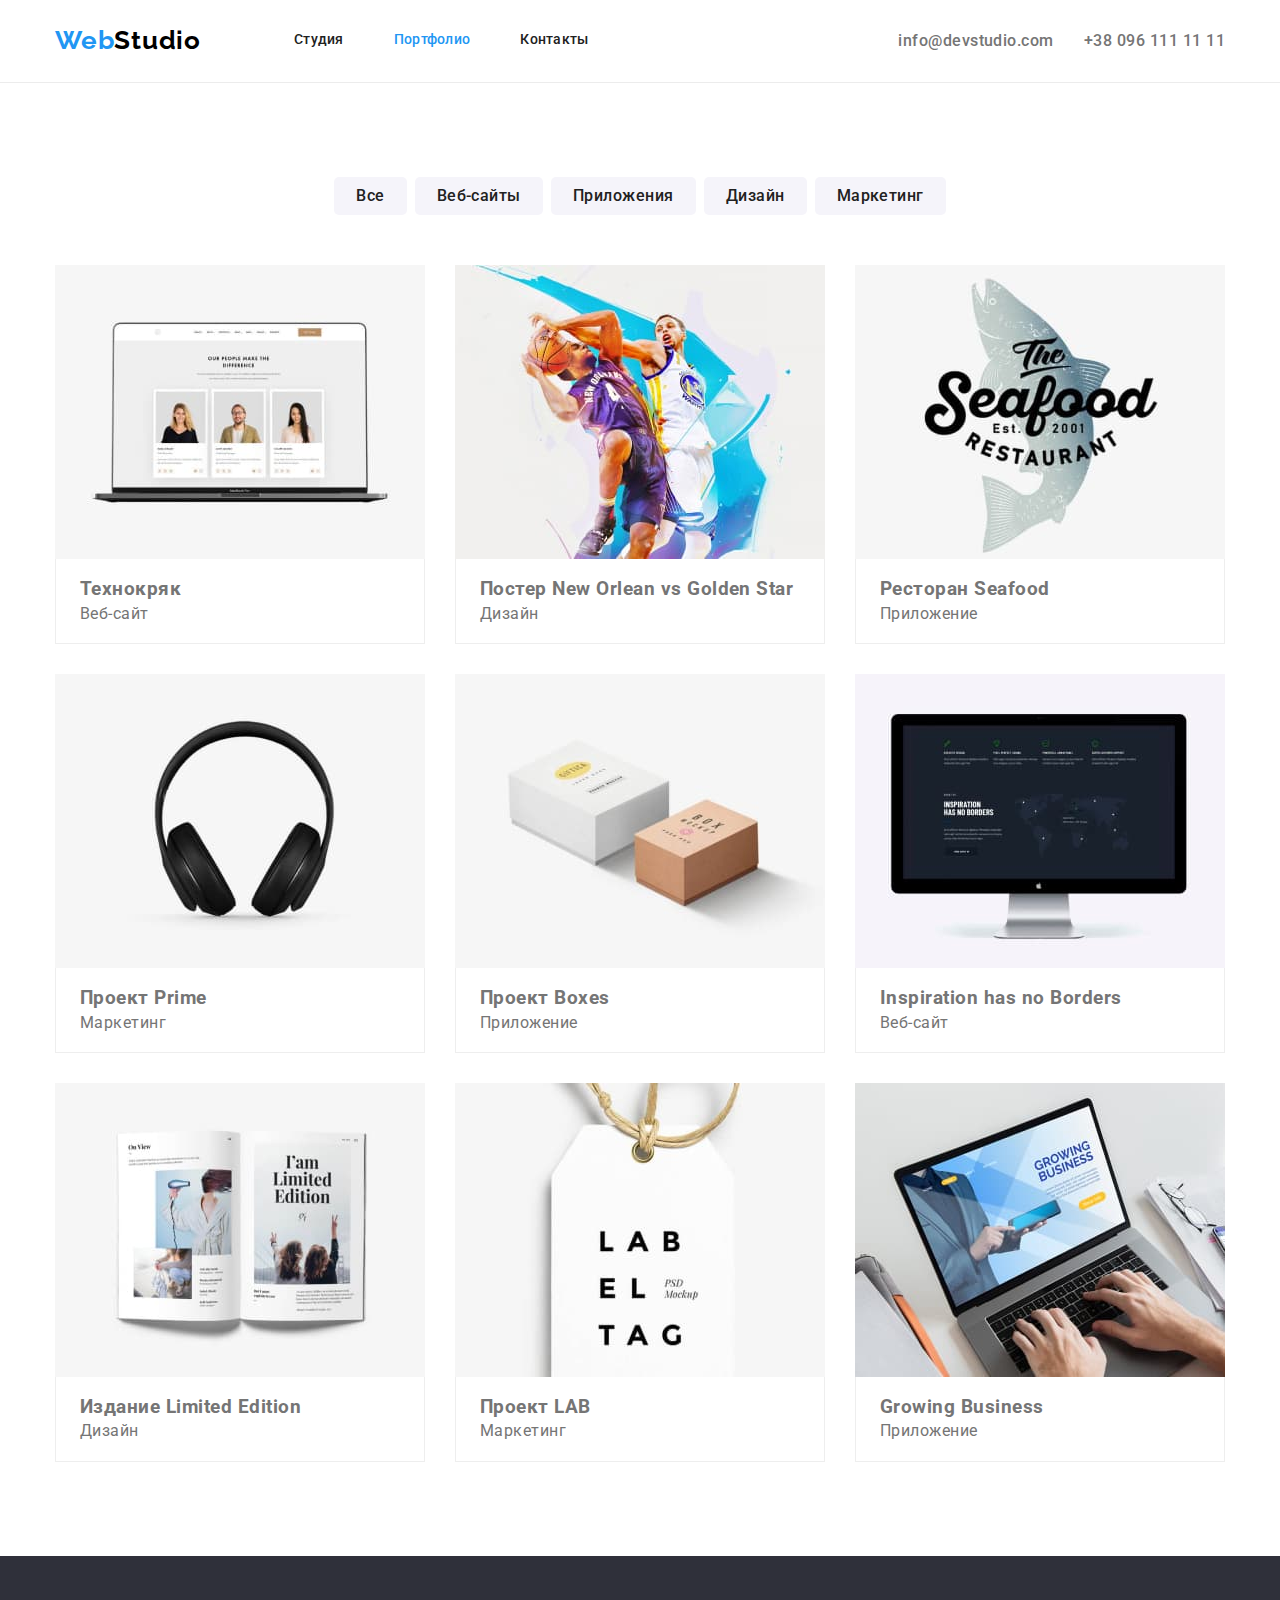
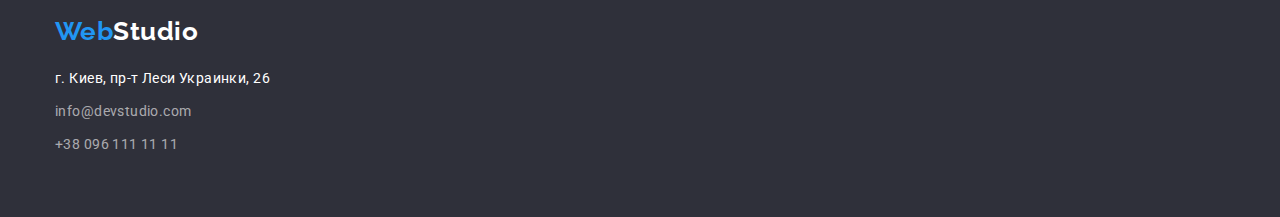
==== portfolio.html @ 769a302e "Добавление файлов" ====
<!DOCTYPE html>
<html lang="ru">
  <head>
    <meta http-equiv="X-UA-Compatible" content="IE=Edge" />
    <meta charset="UTF-8" />
    <meta name="viewport" content="width=device-width, intial-scale=1.0" />
    <link
      href="https://fonts.googleapis.com/css2?family=Raleway:wght@700&family=Roboto:wght@400;500;700;900&display=swap"
      rel="stylesheet"
    />
    <link
      rel="stylesheet"
      href="https://cdnjs.cloudflare.com/ajax/libs/modern-normalize/1.0.0/modern-normalize.min.css"
    />
    <link rel="stylesheet" href="./css/styles.css" />
    <title>Webstudio</title>
  </head>
  <body>
    <!--Шапка страницы-->
    <header class="page-header">
      <!--Навигация страницы-->
      <div class="container nav-address">
        <nav class="nav">
          <ul class="site-nav list">
            <li>
              <a href="./index.html" class="logo"><span>Web</span>Studio</a>
            </li>
            <li class="list-item">
              <a href="./index.html" class="link">Студия</a>
            </li>
            <li class="list-item">
              <a href="./portfolio.html" class="link active">Портфолио</a>
            </li>
            <li class="list-item">
              <a href="./index.html" class="link">Контакты</a>
            </li>
          </ul>
        </nav>
        <ul class="address list">
          <li class="address-item">
            <a href="mailto:info@devstudio.com" class="site-address"
              >info@devstudio.com</a
            >
          </li>
          <li class="address-item">
            <a href="tel:+380961111111" class="site-address"
              >+38 096 111 11 11</a
            >
          </li>
        </ul>
      </div>
    </header>
    <!--Уникальный контент страницы-->
    <main class="portfolio">
      <!--Эффективные решения для вашего бизнеса-->
      <section class="section">
        <div class="container">
          <h1 class="section-title visually-hidden">Примеры работ</h1>
          <div class="filter-box">
            <ul class="list filter-button-card">
              <li class="button-card-item">
                <button type="button" class="button-filter">Все</button>
              </li>
              <li class="button-card-item">
                <button type="button" class="button-filter">Веб-сайты</button>
              </li>
              <li class="button-card-item">
                <button type="button" class="button-filter">Приложения</button>
              </li>
              <li class="button-card-item">
                <button type="button" class="button-filter">Дизайн</button>
              </li>
              <li class="button-card-item">
                <button type="button" class="button-filter">Маркетинг</button>
              </li>
            </ul>
          </div>

          <h2 class="section-title visually-hidden">Примеры работ</h2>
          <ul class="list examples-card">
            <li class="examples-item">
              <img src="./img/img-notebook.jpg" alt="Ноутбук" width="370" />
              <div class="examples-name">
                <h3 class="section-title">Технокряк</h3>
                <p>Веб-сайт</p>
              </div>
            </li>
            <li class="examples-item">
              <img src="./img/img-sport.jpg" alt="Спорт" width="370" />
              <div class="examples-name">
                <h3 class="section-title">Постер New Orlean vs Golden Star</h3>
                <p>Дизайн</p>
              </div>
            </li>
            <li class="examples-item">
              <img src="./img/img-fish.jpg" alt="Рыба" width="370" />
              <div class="examples-name">
                <h3 class="section-title">Ресторан Seafood</h3>
                <p>Приложение</p>
              </div>
            </li>
            <li class="examples-item">
              <img src="./img/img-headphones.jpg" alt="Наушкини" width="370" />
              <div class="examples-name">
                <h3 class="section-title">Проект Prime</h3>
                <p>Маркетинг</p>
              </div>
            </li>
            <li class="examples-item">
              <img src="./img/img-boxes.jpg" alt="Коробки" width="370" />
              <div class="examples-name">
                <h3 class="section-title">Проект Boxes</h3>
                <p>Приложение</p>
              </div>
            </li>
            <li class="examples-item">
              <img src="./img/img-mac.jpg" alt="Компьютер МАС" width="370" />
              <div class="examples-name">
                <h3 class="section-title">Inspiration has no Borders</h3>
                <p>Веб-сайт</p>
              </div>
            </li>
            <li class="examples-item">
              <img src="./img/img-journal.jpg" alt="Журнал" width="370" />
              <div class="examples-name">
                <h3 class="section-title">Издание Limited Edition</h3>
                <p>Дизайн</p>
              </div>
            </li>
            <li class="examples-item">
              <img src="./img/img-label.jpg" alt="Этикетка" width="370" />
              <div class="examples-name">
                <h3 class="section-title">Проект LAB</h3>
                <p>Маркетинг</p>
              </div>
            </li>
            <li class="examples-item">
              <img
                src="./img/img-hands.jpg"
                alt="Руки на клавиатуре"
                width="370"
              />
              <div class="examples-name">
                <h3 class="section-title">Growing Business</h3>
                <p>Приложение</p>
              </div>
            </li>
          </ul>
        </div>
      </section>
    </main>
    <!--Подвал-->
    <footer class="footer">
      <div class="container">
        <a href="./index.html" class="footer-logo"><span>Web</span>Studio</a>
        <address class="footer-address">
          <p>г. Киев, пр-т Леси Украинки, 26</p>
          <a href="mailto:info@devstudio.com">info@devstudio.com</a>
          <a href="tel:+380961111111">+38 096 111 11 11</a>
        </address>
      </div>
    </footer>
  </body>
</html>
---- css/styles.css ----
/*Цвет текста  для Студио #000000 */
/*Цвет текста  для заголовков #212121 */
/*Цвет текста  для хиро и футера #FFFFFF*/
/*Цвет текста  основной #757575 */
/*Цвет текста  акцент #2196F3 */
/*Цвет текста  акцент контент #188CE8 */
/*Цвет текста  адрес футера rgba(255, 255, 255, 0.6) */
/*Цвет для фона Особенности и чем мы занимаемся  #E5E5E5 */
/*Цвет для фона для хиро #2F303A */
/*Цвет для фона для шапки #FFFFFF */
/*Цвет для фона наша команда #FFFFFF */
/*Цвет для фона для футера #2F303A */
/*Цвет для фона вторая страница #E5E5E5 */
/*Цвет для фона для кнопок стр #F5F4FA */
/*Шрифт основной Roboto 400, 500, 700, 900 */
/*Шрифт основной Raleway 700 */

:root {
  --color-black: #000000;
  --color-white: #ffffff;
  --color-title: #212121;
  --color-text: #757575;
  --color-blue: #2196f3;
  --color-f-address: rgba(255, 255, 255, 0.6);
  --color-back-hf: #2f303a;
  --color-features: #e5e5e5;
  --color-bg-filter: #f5f4fa;
}
/*=============Components===============*/

html {
  box-sizing: border-box;
}

*,
*::after,
*::before {
  box-sizing: inherit;
}

h1,
h2,
h3,
p {
  margin-top: 0;
  margin-bottom: 0;
}

ul,
ol {
  margin-top: 0;
  margin-bottom: 0;
  padding-left: 0;
}

img {
  display: block;
}

body {
  background-color: var(--color-white);
  color: var(--color-text);
  font-family: Roboto, -apple-system, BlinkMacSystemFont, avenir next, avenir,
    segoe ui, helvetica neue, helvetica, Ubuntu, roboto, noto, arial, sans-serif;
  letter-spacing: 0.03em;
}

.visually-hidden {
  position: absolute !important;
  clip: rect(1px 1px 1px 1px);
  clip: rect(1px, 1px, 1px, 1px);
  padding: 0 !important;
  border: 0 !important;
  height: 1px !important;
  width: 1px !important;
  overflow: hidden;
}

.container {
  width: 1200px;
  padding-left: 15px;
  padding-right: 15px;
  margin: 0 auto;
}

.list {
  list-style: none;
}

.section {
  padding-bottom: 94px;
  padding-top: 94px;
}

/*=============End Components===============*/

/*=============HEADER=======================*/

.page-header {
  border-bottom: 1px solid #ececec;
}

.site-nav,
.address {
  display: flex;
}

/*=============LOGO=======================*/

.site-nav .logo {
  display: block;
  padding-top: 25px;
  padding-bottom: 24px;
  margin-right: 93px;

  color: var(--color-black);

  font-family: Raleway, -apple-system, BlinkMacSystemFont, avenir next, avenir,
    segoe ui, helvetica neue, helvetica, Ubuntu, roboto, noto, arial, sans-serif;
  font-weight: 700;
  font-size: 26px;
  line-height: 1.2;
  letter-spacing: 0.03em;
  text-decoration: none;
}

.site-nav .logo > span {
  color: var(--color-blue);
}

/*============= END LOGO=================*/

/*============= NAVIGATION - ADDRESS=================*/

.nav-address {
  display: flex;
  justify-content: space-between;
}

.site-nav .link {
  display: block;
  padding-top: 32px;
  padding-bottom: 32px;

  color: var(--color-title);

  font-weight: 500;
  letter-spacing: 0.02em;
  font-size: 14px;
  line-height: 1.14;
  text-decoration: none;
}

.site-nav .link:hover,
.site-nav .link:focus {
  color: var(--color-blue);
}

.list-item:not(:last-child) {
  margin-right: 50px;
}

.address-item:last-child {
  margin-left: 30px;
}

.link.active {
  color: var(--color-blue);
}
.address .site-address {
  display: block;
  padding-top: 32px;
  padding-bottom: 32px;

  color: var(--color-text);

  font-weight: 500;
  font-size: 16px;
  line-height: 1.14;
  text-decoration: none;
}

.address .site-address:hover,
.address .site-address:focus {
  color: var(--color-blue);
}

/*=============END NAVIGATION - ADDRESS=================*/

/*============= HERO =================*/

.section.hero {
  padding-bottom: 200px;
  padding-top: 200px;
}

.hero {
  background-color: var(--color-back-hf);
}

.section .title-hero {
  width: 640px;
  margin: 0 auto 30px;

  color: var(--color-white);
  text-transform: uppercase;
  font-weight: 900;
  font-size: 44px;
  line-height: 1.36;
  text-align: center;
  letter-spacing: 0.06em;
}

/*============= HERO-BUTTON =================*/

button.button-hero {
  display: inherit;
  padding: 10px 32px;
  border: 1px solid transparent;
  border-radius: 5px;
  margin: 0 auto;

  color: var(--color-white);

  background-color: var(--color-blue);
  cursor: pointer;
  font-family: inherit;
  font-weight: 500;
  font-size: 16px;
  line-height: 1.87;
  text-align: center;
  letter-spacing: 0.06em;
  text-shadow: 0px 4px 4px rgba(0, 0, 0, 0.25);
}

.hero button:hover,
.hero button:focus {
  border: 1px solid var(--color-black);
  cursor: pointer;
  font-family: inherit;
}

/*=============END HERO-BUTTON =================*/

/*=============END HERO=================*/

/*=============PORTFOLIO-FILTER=================*/

.filter-button-card {
  display: flex;
  justify-content: center;
  margin-bottom: 50px;
}

.button-card-item:not(:last-child) {
  margin-right: 8px;
}

button.button-filter {
  padding: 6px 22px;
  border-radius: 5px;
  border: none;

  color: var(--color-title);

  background-color: var(--color-bg-filter);

  cursor: pointer;
  font-family: inherit;
  font-weight: 500;
  font-size: 16px;
  line-height: 1.62;
  text-align: center;
  letter-spacing: 0.03em;
}

button.button-filter:active {
  color: var(--color-white);
  background-color: var(--color-blue);
}

.filter h3 {
  color: var(--color-title);
  font-size: 18px;
  line-height: 2;
  text-align: left;
  letter-spacing: 0.06em;
}

.filter p {
  font-size: 16px;
  line-height: 1.87;
  text-align: left;
}

/*============= END PORTFOLIO-FILTER=================*/

/*============= FEATURES ==================*/
/*
.non-padding {
  padding-top: 0;
}

.section.non-padding-bottom {
  padding-bottom: 0;
}
*/
.features-card {
  display: flex;
  flex-wrap: wrap;
  margin-left: -30px;
  margin-top: -30px;
}

.features-item {
  margin-left: 30px;
  margin-top: 30px;
  flex-basis: calc((100% - 120px) / 4);
}

.features h3 {
  color: var(--color-title);
  font-size: 14px;
  line-height: 1.14;
  text-align: left;
}

.features p {
  font-size: 14px;
  line-height: 1.71;
  text-align: left;
}

/*============= END FEATURES ==================*/

/*============= OCUPATION ==================*/

.ocupation-card {
  display: flex;
  flex-wrap: wrap;
  margin-left: -30px;
  margin-top: -30px;
}

.ocupation-item {
  margin-left: 30px;
  margin-top: 30px;
  flex-basis: calc((100% - 90px) / 3);
}

/*============= END OCUPATION ==================*/

/*============= TEAMS ==================*/

.teams {
  background-color: var(--color-bg-filter);
}

.teams-card {
  display: flex;
  flex-wrap: wrap;
  margin-left: -30px;
  margin-top: -30px;
}

.teams-item {
  margin-left: 30px;
  margin-top: 30px;
  flex-basis: calc((100% - 120px) / 4);
  background: #ffffff;
  box-shadow: 0px 1px 3px rgba(0, 0, 0, 0.12), 0px 1px 1px rgba(0, 0, 0, 0.14),
    0px 2px 1px rgba(0, 0, 0, 0.2);
  border-radius: 0px 0px 4px 4px;
}

.teams-item-name {
  padding: 30px;
}

.section h2 {
  color: var(--color-title);
  font-size: 36px;
  line-height: 0.85;
  text-align: center;
  margin-bottom: 50px;
}
.section h3 {
  margin-bottom: 10px;
}

.features-item .section-title {
  text-transform: uppercase;
}

.teams h3 {
  color: var(--color-title);
  font-weight: 500;
  font-size: 16px;
  line-height: 1.18;
  text-align: center;
}

.teams p {
  font-size: 16px;
  line-height: 1.18;
  text-align: center;
}

/*============= END TEAMS ==================*/

/*============= EXAMPLES ==================*/
.examples-name {
  padding: 20px 24px;
  border-right: 1px solid #eeeeee;
  border-left: 1px solid #eeeeee;
  border-bottom: 1px solid #eeeeee;
}

.examples-name h3,
.examples-name p {
  text-align: left;
}

.examples-name h3 {
  margin-bottom: 4px;
}

.examples-card {
  display: flex;
  flex-wrap: wrap;
  margin-left: -30px;
  margin-top: -30px;
}

.examples-item {
  margin-left: 30px;
  margin-top: 30px;
  flex-basis: calc((100% - 270px) / 9);
}

/*============= END EXAMPLES ==================*/

/*============= FOOTER ==================*/

.footer {
  background-color: var(--color-back-hf);
  padding-top: 60px;
  padding-bottom: 60px;
}

/*============= FOOTER - LOGO ==================*/

.footer .footer-logo {
  display: block;
  margin-bottom: 20px;
  color: var(--color-white);

  font-family: Raleway, -apple-system, BlinkMacSystemFont, avenir next, avenir,
    segoe ui, helvetica neue, helvetica, Ubuntu, roboto, noto, arial, sans-serif;
  font-weight: 700;
  font-size: 26px;
  line-height: 1.2;
  text-decoration: none;
}

.footer .footer-logo > span {
  color: var(--color-blue);
}

/*============= END FOOTER - LOGO ==================*/

/*============= FOOTER - ADDRESS ==================*/

.footer-address > p {
  color: var(--color-white);
}
.footer-address > a {
  color: var(--color-f-address);
  text-decoration: none;
}
.footer-address {
  font-style: normal;
  font-size: 14px;
  line-height: 1.71;
  letter-spacing: 0.03em;
}

.footer-address a {
  display: block;
  margin-top: 9px;
}

.footer-address:hover,
.footer-address:focus,
.footer-address > a:hover,
.footer-address > a:focus {
  color: var(--color-blue);
}
/*=============END FOOTER - ADDRESS ==================*/

/*=============END FOOTER ==================*/
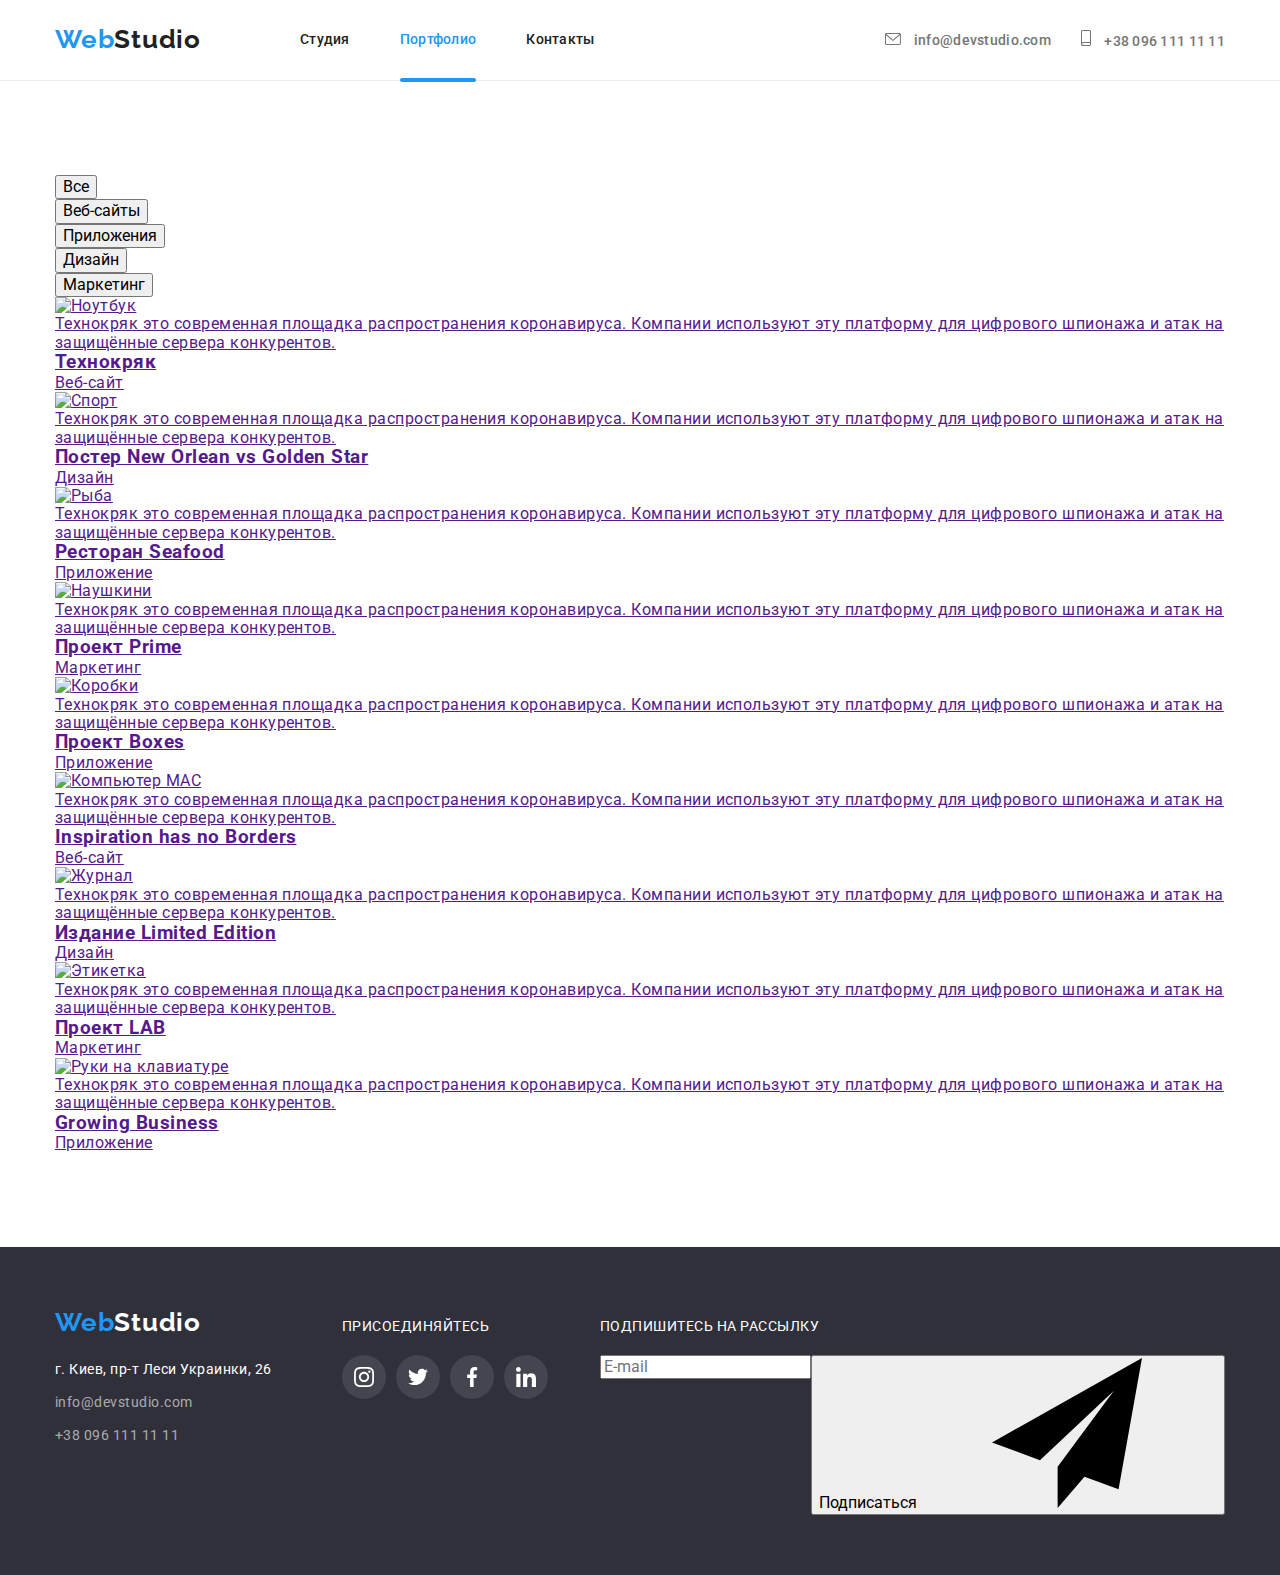
==== commit 9ade0fd3: "Компоненты Index-main готовы" ====
--- a/portfolio.html
+++ b/portfolio.html
@@ -12,7 +12,7 @@
       rel="stylesheet"
       href="https://cdnjs.cloudflare.com/ajax/libs/modern-normalize/1.0.0/modern-normalize.min.css"
     />
-    <link rel="stylesheet" href="./css/styles.css" />
+    <link rel="stylesheet" href="./css/main.min.css" />
     <title>Webstudio</title>
   </head>
   <body>
@@ -20,36 +20,95 @@
     <header class="page-header">
       <!--Навигация страницы-->
       <div class="container nav-address">
+        <a href="./index.html" class="logo logo--in-mobile"
+          ><span class="logo--accent">Web</span>Studio</a
+        >
+        <button type="button" class="button__nav" data-menu-button>
+          <svg
+            width="40"
+            height="40"
+            aria-label="Переключатель мобильного меню"
+          >
+            <use
+              class="icon-close"
+              href="./img/sprite/icon.svg#icon-close-menu"
+            ></use>
+            <use class="icon-open" href="./img/sprite/icon.svg#icon-menu"></use>
+          </svg>
+        </button>
+        <div class="menu-tablet-desktop">
+          <nav class="nav">
+            <ul class="site-nav list">
+              <li class="site-nav__item">
+                <a href="./index.html" class="link">Студия</a>
+              </li>
+              <li class="site-nav__item">
+                <a href="./portfolio.html" class="link active">Портфолио</a>
+              </li>
+              <li class="site-nav__item">
+                <a href="./index.html" class="link">Контакты</a>
+              </li>
+            </ul>
+          </nav>
+          <ul class="address list">
+            <li class="address__item">
+              <a
+                href="mailto:info@devstudio.com"
+                class="address__mail-tell link"
+              >
+                <svg class="icon-mail-tell" width="16" height="12">
+                  <use href="./img/sprite/icon.svg#icon-mail"></use>
+                </svg>
+                info@devstudio.com</a
+              >
+            </li>
+            <li class="address__item">
+              <a href="tel:+380961111111" class="address__mail-tell link">
+                <svg class="icon-mail-tell" width="10" height="16">
+                  <use href="./img/sprite/icon.svg#icon-tell"></use>
+                </svg>
+                +38 096 111 11 11</a
+              >
+            </li>
+          </ul>
+        </div>
+      </div>
+    </header>
+    <div class="container menu" data-menu>
+      <div class="menu-mobile">
         <nav class="nav">
           <ul class="site-nav list">
-            <li>
-              <a href="./index.html" class="logo"><span>Web</span>Studio</a>
-            </li>
-            <li class="list-item">
+            <li class="site-nav__item">
               <a href="./index.html" class="link">Студия</a>
             </li>
-            <li class="list-item">
+            <li class="site-nav__item">
               <a href="./portfolio.html" class="link active">Портфолио</a>
             </li>
-            <li class="list-item">
+            <li class="site-nav__item">
               <a href="./index.html" class="link">Контакты</a>
             </li>
           </ul>
         </nav>
         <ul class="address list">
-          <li class="address-item">
-            <a href="mailto:info@devstudio.com" class="site-address"
-              >info@devstudio.com</a
+          <li class="address__item">
+            <a href="tel:+380961111111" class="address__tell link">
+              +38 096 111 11 11</a
             >
           </li>
-          <li class="address-item">
-            <a href="tel:+380961111111" class="site-address"
-              >+38 096 111 11 11</a
+          <li class="address__item">
+            <a href="mailto:info@devstudio.com" class="address__mail link">
+              info@devstudio.com</a
             >
           </li>
         </ul>
+        <ul class="social">
+          <li><a href="#" class="social__item link">Instagram</a></li>
+          <li><a href="#" class="social__item link">Twitter</a></li>
+          <li><a href="#" class="social__item link">Facebook</a></li>
+          <li><a href="#" class="social__item link">LinkedIn</a></li>
+        </ul>
       </div>
-    </header>
+    </div>
     <!--Уникальный контент страницы-->
     <main class="portfolio">
       <!--Эффективные решения для вашего бизнеса-->
@@ -57,93 +116,208 @@
         <div class="container">
           <h1 class="section-title visually-hidden">Примеры работ</h1>
           <div class="filter-box">
-            <ul class="list filter-button-card">
-              <li class="button-card-item">
-                <button type="button" class="button-filter">Все</button>
-              </li>
-              <li class="button-card-item">
-                <button type="button" class="button-filter">Веб-сайты</button>
-              </li>
-              <li class="button-card-item">
-                <button type="button" class="button-filter">Приложения</button>
-              </li>
-              <li class="button-card-item">
-                <button type="button" class="button-filter">Дизайн</button>
-              </li>
-              <li class="button-card-item">
-                <button type="button" class="button-filter">Маркетинг</button>
+            <ul class="list filter__card">
+              <li class="button__item">
+                <button type="button" class="button__name">Все</button>
+              </li>
+              <li class="button__item">
+                <button type="button" class="button__name">Веб-сайты</button>
+              </li>
+              <li class="button__item">
+                <button type="button" class="button__name">Приложения</button>
+              </li>
+              <li class="button__item">
+                <button type="button" class="button__name">Дизайн</button>
+              </li>
+              <li class="button__item">
+                <button type="button" class="button__name">Маркетинг</button>
               </li>
             </ul>
           </div>
 
-          <h2 class="section-title visually-hidden">Примеры работ</h2>
-          <ul class="list examples-card">
-            <li class="examples-item">
-              <img src="./img/img-notebook.jpg" alt="Ноутбук" width="370" />
-              <div class="examples-name">
-                <h3 class="section-title">Технокряк</h3>
-                <p>Веб-сайт</p>
-              </div>
-            </li>
-            <li class="examples-item">
-              <img src="./img/img-sport.jpg" alt="Спорт" width="370" />
-              <div class="examples-name">
-                <h3 class="section-title">Постер New Orlean vs Golden Star</h3>
-                <p>Дизайн</p>
-              </div>
-            </li>
-            <li class="examples-item">
-              <img src="./img/img-fish.jpg" alt="Рыба" width="370" />
-              <div class="examples-name">
-                <h3 class="section-title">Ресторан Seafood</h3>
-                <p>Приложение</p>
-              </div>
-            </li>
-            <li class="examples-item">
-              <img src="./img/img-headphones.jpg" alt="Наушкини" width="370" />
-              <div class="examples-name">
-                <h3 class="section-title">Проект Prime</h3>
-                <p>Маркетинг</p>
-              </div>
-            </li>
-            <li class="examples-item">
-              <img src="./img/img-boxes.jpg" alt="Коробки" width="370" />
-              <div class="examples-name">
-                <h3 class="section-title">Проект Boxes</h3>
-                <p>Приложение</p>
-              </div>
-            </li>
-            <li class="examples-item">
-              <img src="./img/img-mac.jpg" alt="Компьютер МАС" width="370" />
-              <div class="examples-name">
-                <h3 class="section-title">Inspiration has no Borders</h3>
-                <p>Веб-сайт</p>
-              </div>
-            </li>
-            <li class="examples-item">
-              <img src="./img/img-journal.jpg" alt="Журнал" width="370" />
-              <div class="examples-name">
-                <h3 class="section-title">Издание Limited Edition</h3>
-                <p>Дизайн</p>
-              </div>
-            </li>
-            <li class="examples-item">
-              <img src="./img/img-label.jpg" alt="Этикетка" width="370" />
-              <div class="examples-name">
-                <h3 class="section-title">Проект LAB</h3>
-                <p>Маркетинг</p>
-              </div>
-            </li>
-            <li class="examples-item">
-              <img
-                src="./img/img-hands.jpg"
-                alt="Руки на клавиатуре"
-                width="370"
-              />
-              <div class="examples-name">
-                <h3 class="section-title">Growing Business</h3>
-                <p>Приложение</p>
-              </div>
+          <h2 class="visually-hidden">Примеры работ</h2>
+          <ul class="list examples__card">
+            <li class="examples__item">
+              <a href="" class="examples__link">
+                <div class="examples__item--wrapper">
+                  <img
+                    src="./img/examples/img-notebook.jpg"
+                    alt="Ноутбук"
+                    width="370"
+                  />
+                  <p class="overlay">
+                    Технокряк это современная площадка распространения
+                    коронавируса. Компании используют эту платформу для
+                    цифрового шпионажа и атак на защищённые сервера конкурентов.
+                  </p>
+                </div>
+                <div class="examples__meta">
+                  <h3 class="examples__name">Технокряк</h3>
+                  <p class="examples__discription">Веб-сайт</p>
+                </div></a
+              >
+            </li>
+            <li class="examples__item">
+              <a href="" class="examples__link">
+                <div class="examples__item--wrapper">
+                  <img
+                    src="./img/examples/img-sport.jpg"
+                    alt="Спорт"
+                    width="370"
+                  />
+                  <p class="overlay">
+                    Технокряк это современная площадка распространения
+                    коронавируса. Компании используют эту платформу для
+                    цифрового шпионажа и атак на защищённые сервера конкурентов.
+                  </p>
+                </div>
+                <div class="examples__meta">
+                  <h3 class="examples__name">
+                    Постер New Orlean vs Golden Star
+                  </h3>
+                  <p class="examples__discription">Дизайн</p>
+                </div>
+              </a>
+            </li>
+            <li class="examples__item">
+              <a href="" class="examples__link">
+                <div class="examples__item--wrapper">
+                  <img
+                    src="./img/examples/img-fish.jpg"
+                    alt="Рыба"
+                    width="370"
+                  />
+                  <p class="overlay">
+                    Технокряк это современная площадка распространения
+                    коронавируса. Компании используют эту платформу для
+                    цифрового шпионажа и атак на защищённые сервера конкурентов.
+                  </p>
+                </div>
+                <div class="examples__meta">
+                  <h3 class="examples__name">Ресторан Seafood</h3>
+                  <p class="examples__discription">Приложение</p>
+                </div>
+              </a>
+            </li>
+            <li class="examples__item">
+              <a href="" class="examples__link">
+                <div class="examples__item--wrapper">
+                  <img
+                    src="./img/examples/img-headphones.jpg"
+                    alt="Наушкини"
+                    width="370"
+                  />
+                  <p class="overlay">
+                    Технокряк это современная площадка распространения
+                    коронавируса. Компании используют эту платформу для
+                    цифрового шпионажа и атак на защищённые сервера конкурентов.
+                  </p>
+                </div>
+                <div class="examples__meta">
+                  <h3 class="examples__name">Проект Prime</h3>
+                  <p class="examples__discription">Маркетинг</p>
+                </div></a
+              >
+            </li>
+            <li class="examples__item">
+              <a href="" class="examples__link">
+                <div class="examples__item--wrapper">
+                  <img
+                    src="./img/examples/img-boxes.jpg"
+                    alt="Коробки"
+                    width="370"
+                  />
+                  <p class="overlay">
+                    Технокряк это современная площадка распространения
+                    коронавируса. Компании используют эту платформу для
+                    цифрового шпионажа и атак на защищённые сервера конкурентов.
+                  </p>
+                </div>
+                <div class="examples__meta">
+                  <h3 class="examples__name">Проект Boxes</h3>
+                  <p class="examples__discription">Приложение</p>
+                </div></a
+              >
+            </li>
+            <li class="examples__item">
+              <a href="" class="examples__link">
+                <div class="examples__item--wrapper">
+                  <img
+                    src="./img/examples/img-mac.jpg"
+                    alt="Компьютер МАС"
+                    width="370"
+                  />
+                  <p class="overlay">
+                    Технокряк это современная площадка распространения
+                    коронавируса. Компании используют эту платформу для
+                    цифрового шпионажа и атак на защищённые сервера конкурентов.
+                  </p>
+                </div>
+                <div class="examples__meta">
+                  <h3 class="examples__name">Inspiration has no Borders</h3>
+                  <p class="examples__discription">Веб-сайт</p>
+                </div></a
+              >
+            </li>
+            <li class="examples__item">
+              <a href="" class="examples__link">
+                <div class="examples__item--wrapper">
+                  <img
+                    src="./img/examples/img-journal.jpg"
+                    alt="Журнал"
+                    width="370"
+                  />
+                  <p class="overlay">
+                    Технокряк это современная площадка распространения
+                    коронавируса. Компании используют эту платформу для
+                    цифрового шпионажа и атак на защищённые сервера конкурентов.
+                  </p>
+                </div>
+                <div class="examples__meta">
+                  <h3 class="examples__name">Издание Limited Edition</h3>
+                  <p class="examples__discription">Дизайн</p>
+                </div></a
+              >
+            </li>
+            <li class="examples__item">
+              <a href="" class="examples__link">
+                <div class="examples__item--wrapper">
+                  <img
+                    src="./img/examples/img-label.jpg"
+                    alt="Этикетка"
+                    width="370"
+                  />
+                  <p class="overlay">
+                    Технокряк это современная площадка распространения
+                    коронавируса. Компании используют эту платформу для
+                    цифрового шпионажа и атак на защищённые сервера конкурентов.
+                  </p>
+                </div>
+                <div class="examples__meta">
+                  <h3 class="examples__name">Проект LAB</h3>
+                  <p class="examples__discription">Маркетинг</p>
+                </div></a
+              >
+            </li>
+            <li class="examples__item">
+              <a href="" class="examples__link">
+                <div class="examples__item--wrapper">
+                  <img
+                    src="./img/examples/img-hands.jpg"
+                    alt="Руки на клавиатуре"
+                    width="370"
+                  />
+                  <p class="overlay">
+                    Технокряк это современная площадка распространения
+                    коронавируса. Компании используют эту платформу для
+                    цифрового шпионажа и атак на защищённые сервера конкурентов.
+                  </p>
+                </div>
+                <div class="examples__meta">
+                  <h3 class="examples__name">Growing Business</h3>
+                  <p class="examples__discription">Приложение</p>
+                </div></a
+              >
             </li>
           </ul>
         </div>
@@ -151,14 +325,74 @@
     </main>
     <!--Подвал-->
     <footer class="footer">
-      <div class="container">
-        <a href="./index.html" class="footer-logo"><span>Web</span>Studio</a>
-        <address class="footer-address">
-          <p>г. Киев, пр-т Леси Украинки, 26</p>
-          <a href="mailto:info@devstudio.com">info@devstudio.com</a>
-          <a href="tel:+380961111111">+38 096 111 11 11</a>
-        </address>
+      <div class="container footer--collect">
+        <div class="logo-address--right">
+          <a href="./index.html" class="logo"
+            ><span class="logo--accent">Web</span>Studio</a
+          >
+          <address class="footer__address">
+            <p>г. Киев, пр-т Леси Украинки, 26</p>
+            <a href="mailto:info@devstudio.com">info@devstudio.com</a>
+            <a href="tel:+380961111111">+38 096 111 11 11</a>
+          </address>
+        </div>
+        <div class="footer-social">
+          <p class="footer-social--action">Присоединяйтесь</p>
+          <ul class="social-list list">
+            <li class="social-list__item">
+              <a href="" class="social-list__link footer__link--color">
+                <svg class="social-list__icon footer__icon--color">
+                  <use href="./img/sprite/icon.svg#icon-instagram"></use>
+                </svg>
+              </a>
+            </li>
+            <li class="social-list__item">
+              <a href="" class="social-list__link footer__link--color">
+                <svg class="social-list__icon footer__icon--color">
+                  <use href="./img/sprite/icon.svg#icon-twitter"></use>
+                </svg>
+              </a>
+            </li>
+            <li class="social-list__item">
+              <a href="" class="social-list__link footer__link--color">
+                <svg class="social-list__icon footer__icon--color">
+                  <use href="./img/sprite/icon.svg#icon-facebook"></use>
+                </svg>
+              </a>
+            </li>
+            <li class="social-list__item">
+              <a href="" class="social-list__link footer__link--color">
+                <svg class="social-list__icon footer__icon--color">
+                  <use href="./img/sprite/icon.svg#icon-linkedin"></use>
+                </svg>
+              </a>
+            </li>
+          </ul>
+        </div>
+        <div class="footer-subscription">
+          <p class="footer-social--action">Подпишитесь на рассылку</p>
+          <form action="#" class="subscription-form">
+            <label class="subscription-form__field">
+              <span class="subscription-form__wrapper">
+                <input
+                  type="email"
+                  name="user-email"
+                  class="subscription-form__input"
+                  placeholder="E-mail"
+                  required
+                />
+              </span>
+            </label>
+            <button type="submit" class="subscription-form__btn">
+              Подписаться<svg class="subscription-form__icon">
+                <use href="./img/sprite/icon.svg#icon-icon-send"></use>
+              </svg>
+            </button>
+          </form>
+        </div>
       </div>
     </footer>
+    <script src="js/menu.js"></script>
+    <script src="./js/modal.js"></script>
   </body>
 </html>
--- a/css/main.min.css
+++ b/css/main.min.css
@@ -0,0 +1,9 @@
+.visually-hidden{position:absolute !important;clip:rect(1px 1px 1px 1px);clip:rect(1px, 1px, 1px, 1px);padding:0 !important;border:0 !important;height:1px !important;width:1px !important;overflow:hidden}:root{--color-black: #000000;--color-white: #ffffff;--color-title: #212121;--color-text: #757575;--color-blue: #2196f3;--color-f-address: rgba(255, 255, 255, 0.6);--color-back-hf: #2f303a;--color-features: #e5e5e5;--color-bg-filter: #f5f4fa;--main-font: Roboto, -apple-system, BlinkMacSystemFont, avenir next, avenir,
+    segoe ui, helvetica neue, helvetica, Ubuntu, roboto, noto, arial, sans-serif;--card-count-item: 1;--gap-left: 30px;--gap-top: 30px;--slow: 500ms;--fast: 250ms;--cubic: cubic-bezier(0.4, 0, 0.2, 1)}html{box-sizing:border-box}*,*::after,*::before{box-sizing:inherit}h1,h2,h3,p{margin-top:0;margin-bottom:0}ul,ol{margin-top:0;margin-bottom:0;padding-left:0}img{display:block;max-width:100%;height:auto}.list{list-style:none}body{background-color:var(--color-white);color:var(--color-text);font-family:var(--main-font);letter-spacing:0.03em}.container{width:100%;padding-left:15px;padding-right:15px}@media screen and (min-width: 480px){.container{max-width:480px;margin:0 auto}}@media screen and (min-width: 768px){.container{max-width:768px}}@media screen and (min-width: 1200px){.container{max-width:1200px}}.container.menu{max-width:768px}.section{padding-bottom:94px;padding-top:94px}.title-section{color:var(--color-title);font-size:36px;line-height:0.85;text-align:center;margin-bottom:50px}.logo{font-size:26px;line-height:1.2;letter-spacing:.03em;font-family:Raleway, -apple-system, BlinkMacSystemFont, avenir next, avenir,+ segoe ui, helvetica neue, helvetica, Ubuntu, roboto, noto, arial, sans-serif;font-weight:700;text-decoration:none}.logo--accent{color:var(--color-blue)}.button__hero{display:inherit;padding:10px 32px;border:1px solid;border-color:transparent;border-radius:5px;margin:0 auto;color:var(--color-white);background-color:var(--color-blue);cursor:pointer;font-family:inherit;font-weight:500;font-size:16px;line-height:1.87;text-align:center;letter-spacing:0.06em;text-shadow:0px 4px 4px rgba(0,0,0,0.25);transition:border-color 250ms cubic-bezier(0.4, 0, 0.2, 1)}.button__hero:hover,.button__hero:focus{border:1px solid;border-color:var(--color-black)}.social-list__link{display:flex;justify-content:center;align-items:center;width:44px;height:44px;border-radius:50%}.social-list__icon{width:20px;height:20px}.page-header{border-bottom:1px solid #ececec}.nav-address{position:relative}.logo--in-mobile{display:inline-block;color:var(--color-title);padding-top:16px;padding-bottom:16px;margin-right:99px}@media screen and (max-width: 1199px){.logo--in-mobile{margin-right:88px}}@media screen and (max-width: 420px){.logo--in-mobile{margin-right:auto}}.button__nav{position:fixed;z-index:100;top:34px;left:91%;padding:0;background-color:transparent;fill:var(--color-black);transform:translate(-50%, -50%);transition:fill 250ms cubic-bezier(0.4, 0, 0.2, 1);border:none}.button__nav:hover,.button__nav:focus{fill:var(--color-blue)}@media screen and (min-width: 768px){.button__nav{display:none}}.icon-close{display:none}.button__nav.is-open .icon-close{display:block}.button__nav.is-open .icon-open{display:none;position:relative;top:0;left:0}.button__nav.is-open .page-header{position:relative;top:0;left:0}.button__nav.is-open{position:fixed;top:34px;right:0}.menu-tablet-desktop{display:none}@media screen and (min-width: 768px){.menu-tablet-desktop{display:flex;justify-content:space-between;width:532px}}@media screen and (min-width: 768px){.menu-tablet-desktop{width:930px}}@media screen and (min-width: 768px){.site-nav,.address{display:flex}}@media screen and (min-width: 768px){.address{flex-direction:column;justify-content:space-evenly}}@media screen and (min-width: 1199px){.address{flex-direction:row;justify-content:flex-end;align-items:center}}.nav-address{display:flex;justify-content:flex-start;align-items:center}@media screen and (min-width: 768px){.site-nav .link{display:block;padding-top:32px;padding-bottom:32px;color:var(--color-title);font-weight:500;letter-spacing:0.02em;font-size:14px;line-height:1.14;text-decoration:none}}@media screen and (min-width: 768px){.link.active::after{position:absolute;bottom:-2%;width:100%;content:"";display:block;height:4px;background-color:var(--color-blue);border-radius:2px}}@media screen and (min-width: 768px){.address__mail-tell{font-size:14px;line-height:1.17;letter-spacing:.02em;font-weight:500;color:var(--color-text);transition:color var(--slow) var(--cubic)}}.address .address__mail-tell:hover,.address .address__mail-tell:focus{color:var(--color-blue)}.icon-mail-tell{margin-right:10px;fill:var(--color-text);transition:fill 250ms cubic-bezier(0.4, 0, 0.2, 1)}.address__mail-tell:hover .icon-mail-tell,.address__mail-tell:focus .icon-mail-tell{fill:var(--color-blue)}@media screen and (min-width: 1199px){.address__item:not(:last-child){margin-right:30px}}.site-nav__item:not(:last-child){margin-right:50px}a.link.active{position:relative;color:var(--color-blue)}.menu{display:none;height:100%;position:fixed;top:0;left:50%;transform:translate(-50%, 0);background:var(--color-white);box-shadow:0px 4px 8px rgba(0,0,0,0.04),0px 2px 4px rgba(0,0,0,0.08),0px 1px 3px rgba(0,0,0,0.16)}@media screen and (min-width: 768px){.menu{display:none}}.menu-mobile{padding:40px 48px;list-style:none}.menu.is-open{display:block}@media screen and (min-width: 768px){.menu.is-open{display:none}}@media screen and (max-width: 768px){.site-nav{margin-bottom:30%}}@media screen and (max-width: 768px){.site-nav .link{font-size:40px;line-height:1.17;letter-spacing:.02em;font-weight:500;text-decoration:none}}@media screen and (max-width: 768px){.site-nav .link{color:var(--color-title);transition:color var(--fast) var(--cubic)}}.site-nav .link:hover,.site-nav .link:focus{color:var(--color-blue)}.site-nav__item a{display:inline-block}@media screen and (max-width: 768px){.site-nav__item:not(:last-child){margin-bottom:32px}}.address__item .link{text-decoration:none;font-weight:500}.address__tell{display:block;font-size:34px;line-height:1.17;letter-spacing:.02em;color:var(--color-blue);margin-bottom:34px}.address__mail{display:block;font-size:24px;line-height:1.16;letter-spacing:.02em;color:var(--color-title);margin-bottom:64px}.social{--gap-left: 8px;--gap-top: 8px;--card-count-item: 4;display:flex;flex-wrap:wrap;margin-left:calc(var(--gap-left) * -1);margin-top:calc(var(--gap-top) * -1);font-size:18px;line-height:1.22;letter-spacing:.02em;list-style:none}.social .social__item{display:block;text-decoration:none;color:var(--color-blue);margin-left:var(--gap-left);margin-top:var(--gap-top);flex-basis:calc(+ (100% - var(--gap-left) * var(--card-count-item)) / var+ (--card-count-item))}.social li:not(:last-child){padding-right:10px;border-right:1px solid rgba(33,33,33,0.2)}.hero{background-color:#c4c4c4;background-image:linear-gradient(to top, rgba(47,48,58,0.4), rgba(47,48,58,0.4)),url("../../img/hero/header_img_mobile.jpg");background-position:center;background-size:cover;background-repeat:no-repeat}@media (min-device-pixel-ratio: 2) and (max-width: 767px), (min-resolution: 192dpi) and (max-width: 767px), (min-resolution: 2dppx) and (max-width: 767px){.hero{background-image:linear-gradient(to top, rgba(47,48,58,0.4), rgba(47,48,58,0.4)),url("../../img/hero/header_img@2x_mobile.jpg")}}@media screen and (min-width: 768px){.hero{background-image:linear-gradient(to top, rgba(47,48,58,0.4), rgba(47,48,58,0.4)),url("../../img/hero/header_img_tablet.jpg")}}@media (min-device-pixel-ratio: 2) and (min-width: 768px), (min-resolution: 192dpi) and (min-width: 768px), (min-resolution: 2dppx) and (min-width: 768px){.hero{background-image:linear-gradient(to top, rgba(47,48,58,0.4), rgba(47,48,58,0.4)),url("../../img/hero/header_img@2x_tablet.jpg")}}@media screen and (min-width: 1200px){.hero{background-image:linear-gradient(to top, rgba(47,48,58,0.4), rgba(47,48,58,0.4)),url("../../img/hero/header_img_desktop.jpg")}}@media (min-device-pixel-ratio: 2) and (min-width: 1200px), (min-resolution: 192dpi) and (min-width: 1200px), (min-resolution: 2dppx) and (min-width: 1200px){.hero{background-image:linear-gradient(to top, rgba(47,48,58,0.4), rgba(47,48,58,0.4)),url("../../img/hero/header_img@2x_desktop.jpg")}}.section.hero{padding-bottom:118px;padding-top:118px}@media screen and (min-width: 1200px){.section.hero{padding-bottom:200px;padding-top:200px}}.title__hero{max-width:360px;margin:0 auto 30px;color:var(--color-white);text-transform:uppercase;text-align:center;font-weight:900;font-size:26px;line-height:1.62;letter-spacing:.06em}@media screen and (min-width: 1200px){.title__hero{max-width:640px;font-size:44px;line-height:1.36;letter-spacing:.06em}}.features__card{display:flex;flex-wrap:wrap;justify-content:space-between;margin-left:calc(var(--gap-left) * -1);margin-top:calc(var(--gap-top) * -1)}.features__item{margin-left:var(--gap-left);margin-top:var(--gap-top);flex-basis:calc(+ (100% - var(--gap-left) * var(--card-count-item)) / var(--card-count-item))}@media screen and (min-width: 767px){.features__item{--card-count-item: 2}}@media screen and (min-width: 1199px){.features__item{--card-count-item: 4}}.features__icon{display:flex;height:120px;background-color:var(--color-bg-filter);border-radius:4px;margin-bottom:30px;align-items:center;justify-content:center}.features__title{color:var(--color-title);font-size:14px;line-height:1.14;text-transform:uppercase;margin-bottom:10px}@media screen and (min-width: 480px){.features__title{text-align:center}}@media screen and (min-width: 767px){.features__title{text-align:left}}.features__discription{font-size:14px;line-height:1.71;text-align:left}.ocupation{padding-top:0}@media screen and (max-width: 1199px){.ocupation{display:none}}.ocupation__card{display:flex;flex-wrap:wrap;margin-left:-30px;margin-top:-30px}.ocupation__item{display:flex;position:relative;margin-left:30px;margin-top:30px;flex-basis:calc((100% - 90px) / 3)}.ocupation__meta{position:absolute;width:100%;padding:27px;margin-bottom:0;bottom:0;text-transform:uppercase;background-color:rgba(47,48,58,0.8);text-align:center;color:var(--color-white);font-size:14px;line-height:1.14px}.teams{background-color:var(--color-bg-filter)}.teams__card{display:flex;flex-wrap:wrap;margin-left:calc(var(--gap-left) * -1);margin-top:calc(var(--gap-top) * -1)}.teams__item{background:var(--color-white);box-shadow:0px 1px 3px rgba(0,0,0,0.12),0px 1px 1px rgba(0,0,0,0.14),0px 2px 1px rgba(0,0,0,0.2);border-radius:0px 0px 4px 4px;margin-left:var(--gap-left);margin-top:var(--gap-top);flex-basis:calc(+ (100% - var(--gap-left) * var(--card-count-item)) / var(--card-count-item))}@media screen and (min-width: 767px){.teams__item{--card-count-item: 2}}@media screen and (min-width: 1199px){.teams__item{--card-count-item: 4}}.teams__item--padding{padding:30px 122px}@media screen and (min-width: 767px){.teams__item--padding{padding:30px 74px}}@media screen and (min-width: 1199px){.teams__item--padding{padding:30px}}.teams__name{color:var(--color-title);font-weight:500;font-size:16px;line-height:1.18;text-align:center;margin-bottom:10px}.teams__discription{font-size:16px;line-height:1.18;text-align:center;margin-bottom:16px}.social-list{display:flex;justify-content:space-between}.teams__link--color{background-color:var(--color-white);transition:background-color 250ms cubic-bezier(0.4, 0, 0.2, 1)}.teams__link--color:hover,.teams__link--color:focus{background-color:var(--color-blue)}.teams__icon--color{fill:#afb1b8;transition:fill 250ms cubic-bezier(0.4, 0, 0.2, 1)}.social-list__link:hover .teams__icon--color,.social-list__link:focus .teams__icon--color{fill:var(--color-white)}.clients-card{display:flex;flex-wrap:wrap;justify-content:space-between;margin-left:calc(var(--gap-left) * -1);margin-top:calc(var(--gap-top) * -1)}.clients__item{--card-count-item: 2;margin-left:var(--gap-left);margin-top:var(--gap-top);flex-basis:calc(+ (100% - var(--gap-left) * var(--card-count-item)) / var(--card-count-item))}@media screen and (min-width: 767px){.clients__item{--card-count-item: 3}}@media screen and (min-width: 1199px){.clients__item{--card-count-item: 6}}.clients__link{display:flex;justify-content:center;align-items:center;width:210px;height:92px;border:1px solid;border-color:#afb1b8;border-radius:5px;transition:border-color 500ms cubic-bezier(0.4, 0, 0.2, 1)}.clients__link:hover,.clients__link:focus{border-color:var(--color-blue)}@media screen and (min-width: 767px){.clients__link{width:226px}}@media screen and (min-width: 1199px){.clients__link{width:170px}}.clients__icon{fill:#afb1b8;transition:border-color 500ms cubic-bezier(0.4, 0, 0.2, 1),fill 500ms cubic-bezier(0.4, 0, 0.2, 1)}.clients__link:hover .clients__icon,.clients__link:focus .clients__icon{fill:var(--color-blue);border-color:var(--color-blue)}.footer{background-color:var(--color-back-hf);padding-top:60px;padding-bottom:60px}.footer .logo{display:block;margin-bottom:20px;color:var(--color-white)}.footer__address{font-style:normal;font-size:14px;line-height:1.71}.footer__address:hover,.footer__address:focus{color:var(--color-blue)}.footer__address p{color:var(--color-white)}.footer__address a{display:block;margin-top:9px;color:var(--color-f-address);text-decoration:none;transition:color 250ms cubic-bezier(0.4, 0, 0.2, 1)}.footer__address a:hover,.footer__address a:focus{color:var(--color-blue)}.footer--collect{display:flex}.logo-address--right{margin-right:70px}.footer-social--action{padding-top:12px;margin-bottom:20px;font-size:14px;line-height:1.14;text-transform:uppercase;color:var(--color-white)}.footer-social .social-list__item:not(:last-child){margin-right:10px}.footer__link--color{background-color:rgba(255,255,255,0.1);transition:background-color 250ms cubic-bezier(0.4, 0, 0.2, 1)}.footer__link--color:hover,.footer__link--color:focus{background-color:var(--color-blue)}.footer__icon--color{fill:var(--color-white)}.subscription-form{display:flex}.footer-subscription{margin-left:auto}
+/*# sourceMappingURL=main.min.css.map */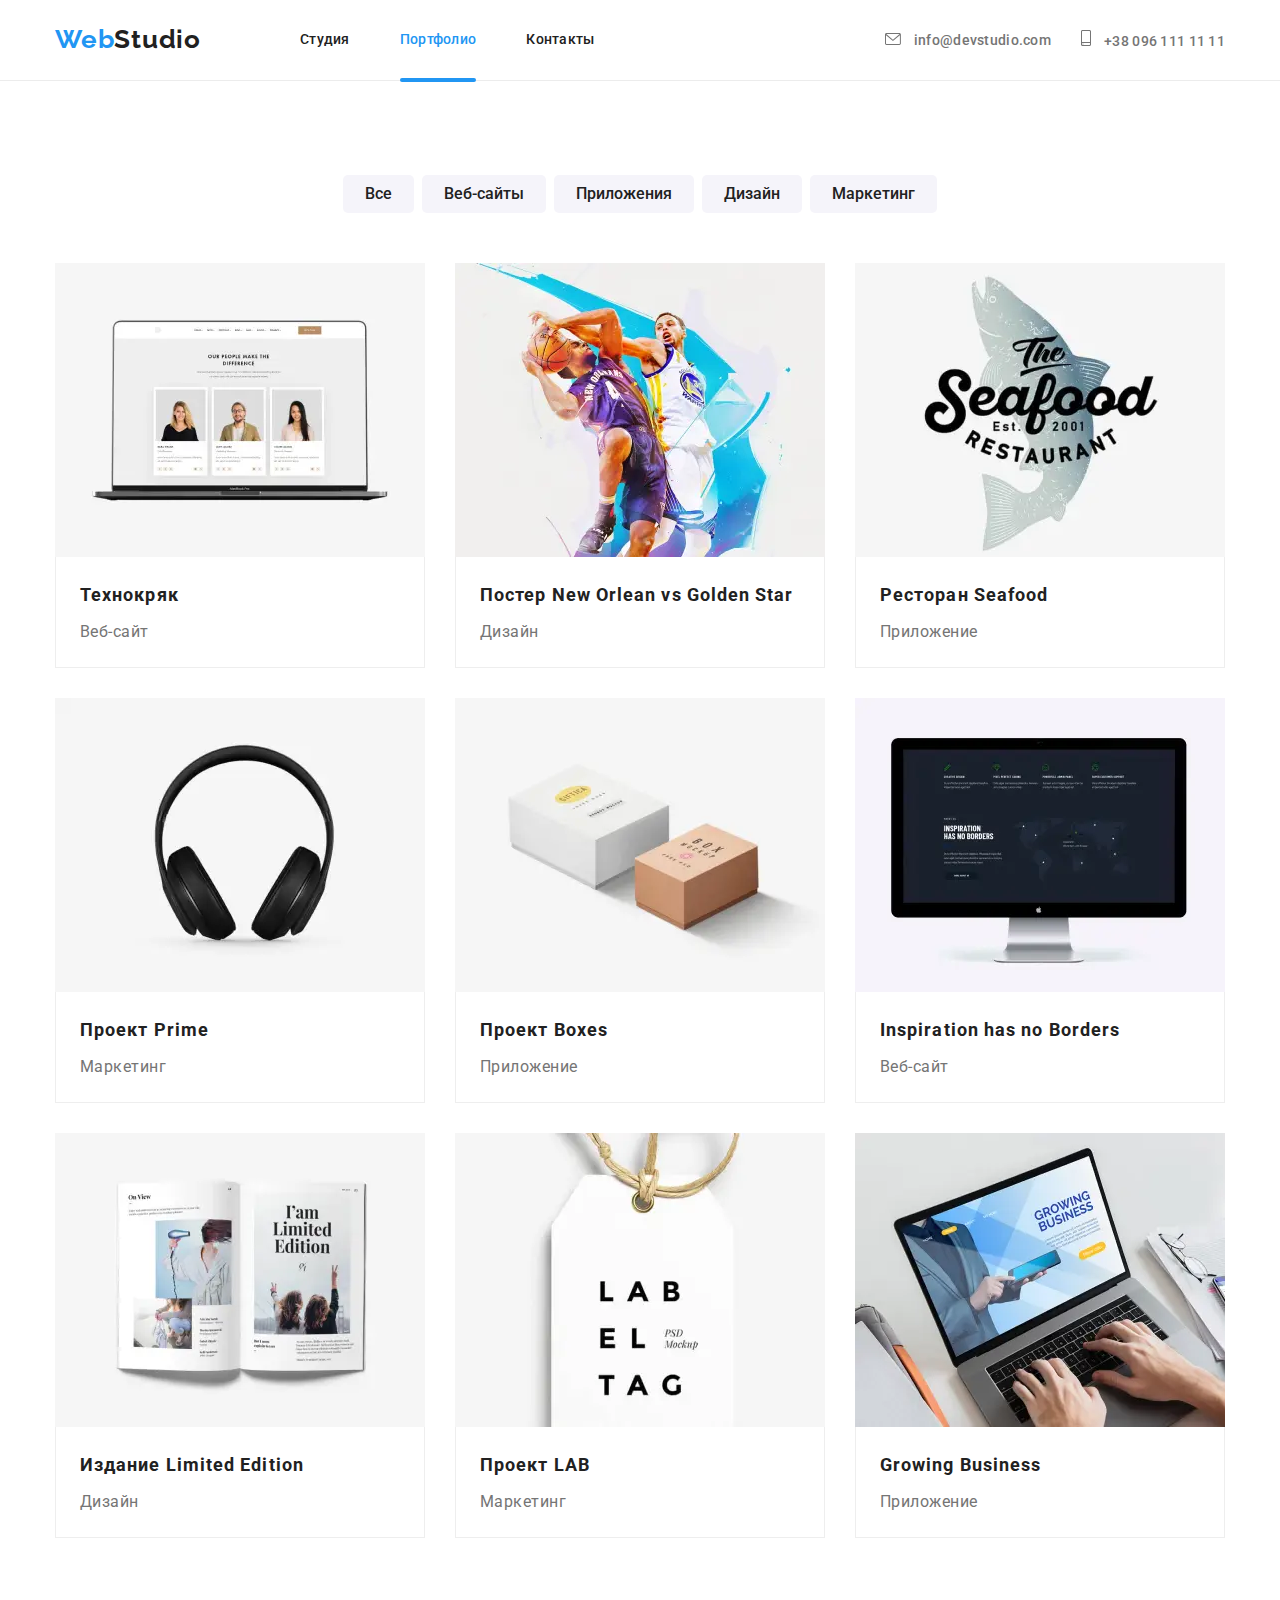
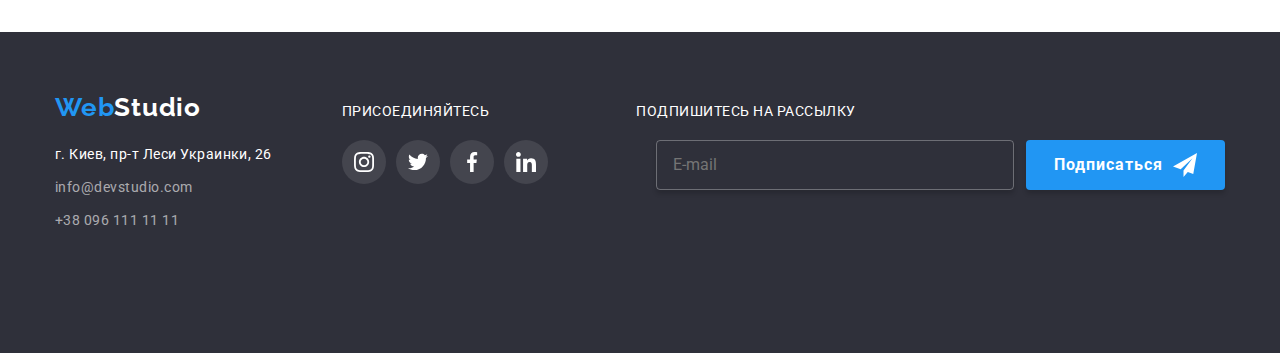
==== commit ef627c41: "Финальная версия" ====
--- a/portfolio.html
+++ b/portfolio.html
@@ -140,11 +140,61 @@
             <li class="examples__item">
               <a href="" class="examples__link">
                 <div class="examples__item--wrapper">
-                  <img
-                    src="./img/examples/img-notebook.jpg"
-                    alt="Ноутбук"
-                    width="370"
-                  />
+                  <picture class="picture">
+                    <source
+                      srcset="
+                        ./img/examples/work1/work1-desktop.webp    1x,
+                        ./img/examples/work1/work1-desktop@2x.webp 2x
+                      "
+                      media="(min-width: 1200px)"
+                      type="image/webp"
+                    />
+                    <source
+                      srcset="
+                        ./img/examples/work1/work1-desktop.jpg    1x,
+                        ./img/examples/work1/work1-desktop@2x.jpg 2x
+                      "
+                      media="(min-width: 1200px)"
+                    />
+
+                    <source
+                      srcset="
+                        ./img/examples/work1/work1-tablet.webp    1x,
+                        ./img/examples/work1/work1-tablet@2x.webp 2x
+                      "
+                      media="(min-width: 768px)"
+                      type="image/webp"
+                    />
+                    <source
+                      srcset="
+                        ./img/examples/work1/work1-tablet.jpg    1x,
+                        ./img/examples/work1/work1-tablet@2x.jpg 2x
+                      "
+                      media="(min-width: 768px)"
+                    />
+
+                    <source
+                      srcset="
+                        ./img/examples/work1/work1-mobile.webp    1x,
+                        ./img/examples/work1/work1-mobile@2x.webp 2x
+                      "
+                      media="(min-width: 280px)"
+                      type="image/webp"
+                    />
+                    <source
+                      srcset="
+                        ./img/examples/work1/work1-mobile.jpg    1x,
+                        ./img/examples/work1/work1-mobile@2x.jpg 2x
+                      "
+                      media="(min-width: 280x)"
+                    />
+                    <img
+                      src="./img/examples/work1/work1-mobile.jpg"
+                      alt="Ноутбук"
+                      class="picture-img"
+                    />
+                  </picture>
+
                   <p class="overlay">
                     Технокряк это современная площадка распространения
                     коронавируса. Компании используют эту платформу для
@@ -160,11 +210,61 @@
             <li class="examples__item">
               <a href="" class="examples__link">
                 <div class="examples__item--wrapper">
-                  <img
-                    src="./img/examples/img-sport.jpg"
-                    alt="Спорт"
-                    width="370"
-                  />
+                  <picture class="picture">
+                    <source
+                      srcset="
+                        ./img/examples/work2/work2-desktop.webp    1x,
+                        ./img/examples/work2/work2-desktop@2x.webp 2x
+                      "
+                      media="(min-width: 1200px)"
+                      type="image/webp"
+                    />
+                    <source
+                      srcset="
+                        ./img/examples/work2/work2-desktop.jpg    1x,
+                        ./img/examples/work2/work2-desktop@2x.jpg 2x
+                      "
+                      media="(min-width: 1200px)"
+                    />
+
+                    <source
+                      srcset="
+                        ./img/examples/work2/work2-tablet.webp    1x,
+                        ./img/examples/work2/work2-tablet@2x.webp 2x
+                      "
+                      media="(min-width: 768px)"
+                      type="image/webp"
+                    />
+                    <source
+                      srcset="
+                        ./img/examples/work2/work2-tablet.jpg    1x,
+                        ./img/examples/work2/work2-tablet@2x.jpg 2x
+                      "
+                      media="(min-width: 768px)"
+                    />
+
+                    <source
+                      srcset="
+                        ./img/examples/work2/work2-mobile.webp    1x,
+                        ./img/examples/work2/work2-mobile@2x.webp 2x
+                      "
+                      media="(min-width: 280px)"
+                      type="image/webp"
+                    />
+                    <source
+                      srcset="
+                        ./img/examples/work2/work2-mobile.jpg    1x,
+                        ./img/examples/work2/work2-mobile@2x.jpg 2x
+                      "
+                      media="(min-width: 280x)"
+                    />
+                    <img
+                      src="./img/examples/work2/work2-mobile.jpg"
+                      alt="Спорт"
+                      class="picture-img"
+                    />
+                  </picture>
+
                   <p class="overlay">
                     Технокряк это современная площадка распространения
                     коронавируса. Компании используют эту платформу для
@@ -182,11 +282,61 @@
             <li class="examples__item">
               <a href="" class="examples__link">
                 <div class="examples__item--wrapper">
-                  <img
-                    src="./img/examples/img-fish.jpg"
-                    alt="Рыба"
-                    width="370"
-                  />
+                  <picture class="picture">
+                    <source
+                      srcset="
+                        ./img/examples/work3/work3-desktop.webp    1x,
+                        ./img/examples/work3/work3-desktop@2x.webp 2x
+                      "
+                      media="(min-width: 1200px)"
+                      type="image/webp"
+                    />
+                    <source
+                      srcset="
+                        ./img/examples/work3/work3-desktop.jpg    1x,
+                        ./img/examples/work3/work3-desktop@2x.jpg 2x
+                      "
+                      media="(min-width: 1200px)"
+                    />
+
+                    <source
+                      srcset="
+                        ./img/examples/work3/work3-tablet.webp    1x,
+                        ./img/examples/work3/work3-tablet@2x.webp 2x
+                      "
+                      media="(min-width: 768px)"
+                      type="image/webp"
+                    />
+                    <source
+                      srcset="
+                        ./img/examples/work3/work3-tablet.jpg    1x,
+                        ./img/examples/work3/work3-tablet@2x.jpg 2x
+                      "
+                      media="(min-width: 768px)"
+                    />
+
+                    <source
+                      srcset="
+                        ./img/examples/work3/work3-mobile.webp    1x,
+                        ./img/examples/work3/work3-mobile@2x.webp 2x
+                      "
+                      media="(min-width: 280px)"
+                      type="image/webp"
+                    />
+                    <source
+                      srcset="
+                        ./img/examples/work3/work3-mobile.jpg    1x,
+                        ./img/examples/work3/work3-mobile@2x.jpg 2x
+                      "
+                      media="(min-width: 280x)"
+                    />
+                    <img
+                      src="./img/examples/work3/work3-mobile.jpg"
+                      alt="Рыба"
+                      class="picture-img"
+                    />
+                  </picture>
+
                   <p class="overlay">
                     Технокряк это современная площадка распространения
                     коронавируса. Компании используют эту платформу для
@@ -202,11 +352,61 @@
             <li class="examples__item">
               <a href="" class="examples__link">
                 <div class="examples__item--wrapper">
-                  <img
-                    src="./img/examples/img-headphones.jpg"
-                    alt="Наушкини"
-                    width="370"
-                  />
+                  <picture class="picture">
+                    <source
+                      srcset="
+                        ./img/examples/work4/work4-desktop.webp   1x,
+                        ./img/examples/work4/work4-dektop@2x.webp 2x
+                      "
+                      media="(min-width: 1200px)"
+                      type="image/webp"
+                    />
+                    <source
+                      srcset="
+                        ./img/examples/work4/work4-desktop.jpg    1x,
+                        ./img/examples/work4/work4-desktop@2x.jpg 2x
+                      "
+                      media="(min-width: 1200px)"
+                    />
+
+                    <source
+                      srcset="
+                        ./img/examples/work4/work4-tablet.webp    1x,
+                        ./img/examples/work4/work4-tablet@2x.webp 2x
+                      "
+                      media="(min-width: 768px)"
+                      type="image/webp"
+                    />
+                    <source
+                      srcset="
+                        ./img/examples/work4/work4-tablet.jpg    1x,
+                        ./img/examples/work4/work4-tablet@2x.jpg 2x
+                      "
+                      media="(min-width: 768px)"
+                    />
+
+                    <source
+                      srcset="
+                        ./img/examples/work4/work4-mobile.webp    1x,
+                        ./img/examples/work4/work4-mobile@2x.webp 2x
+                      "
+                      media="(min-width: 280px)"
+                      type="image/webp"
+                    />
+                    <source
+                      srcset="
+                        ./img/examples/work4/work4-mobile.jpg    1x,
+                        ./img/examples/work4/work4-mobile@2x.jpg 2x
+                      "
+                      media="(min-width: 280x)"
+                    />
+                    <img
+                      src="./img/examples/work4/work4-mobile.jpg"
+                      alt="Наушники"
+                      class="picture-img"
+                    />
+                  </picture>
+
                   <p class="overlay">
                     Технокряк это современная площадка распространения
                     коронавируса. Компании используют эту платформу для
@@ -222,11 +422,61 @@
             <li class="examples__item">
               <a href="" class="examples__link">
                 <div class="examples__item--wrapper">
-                  <img
-                    src="./img/examples/img-boxes.jpg"
-                    alt="Коробки"
-                    width="370"
-                  />
+                  <picture class="picture">
+                    <source
+                      srcset="
+                        ./img/examples/work5/work5-desktop.webp    1x,
+                        ./img/examples/work5/work5-desktop@2x.webp 2x
+                      "
+                      media="(min-width: 1200px)"
+                      type="image/webp"
+                    />
+                    <source
+                      srcset="
+                        ./img/examples/work5/work5-desktop.jpg    1x,
+                        ./img/examples/work5/work5-desktop@2x.jpg 2x
+                      "
+                      media="(min-width: 1200px)"
+                    />
+
+                    <source
+                      srcset="
+                        ./img/examples/work5/work5-tablet.webp    1x,
+                        ./img/examples/work5/work5-tablet@2x.webp 2x
+                      "
+                      media="(min-width: 768px)"
+                      type="image/webp"
+                    />
+                    <source
+                      srcset="
+                        ./img/examples/work5/work5-tablet.jpg    1x,
+                        ./img/examples/work5/work5-tablet@2x.jpg 2x
+                      "
+                      media="(min-width: 768px)"
+                    />
+
+                    <source
+                      srcset="
+                        ./img/examples/work5/work5-mobile.webp    1x,
+                        ./img/examples/work5/work5-mobile@2x.webp 2x
+                      "
+                      media="(min-width: 280px)"
+                      type="image/webp"
+                    />
+                    <source
+                      srcset="
+                        ./img/examples/work5/work5-mobile.jpg    1x,
+                        ./img/examples/work5/work5-mobile@2x.jpg 2x
+                      "
+                      media="(min-width: 280x)"
+                    />
+                    <img
+                      src="./img/examples/work5/work5-mobile.jpg"
+                      alt="Коробки"
+                      class="picture-img"
+                    />
+                  </picture>
+
                   <p class="overlay">
                     Технокряк это современная площадка распространения
                     коронавируса. Компании используют эту платформу для
@@ -242,11 +492,61 @@
             <li class="examples__item">
               <a href="" class="examples__link">
                 <div class="examples__item--wrapper">
-                  <img
-                    src="./img/examples/img-mac.jpg"
-                    alt="Компьютер МАС"
-                    width="370"
-                  />
+                  <picture class="picture">
+                    <source
+                      srcset="
+                        ./img/examples/work6/work6-desktop.webp    1x,
+                        ./img/examples/work6/work6-desktop@2x.webp 2x
+                      "
+                      media="(min-width: 1200px)"
+                      type="image/webp"
+                    />
+                    <source
+                      srcset="
+                        ./img/examples/work6/work6-desktop.jpg    1x,
+                        ./img/examples/work6/work6-desktop@2x.jpg 2x
+                      "
+                      media="(min-width: 1200px)"
+                    />
+
+                    <source
+                      srcset="
+                        ./img/examples/work6/work6-tablet.webp    1x,
+                        ./img/examples/work6/work6-tablet@2x.webp 2x
+                      "
+                      media="(min-width: 768px)"
+                      type="image/webp"
+                    />
+                    <source
+                      srcset="
+                        ./img/examples/work6/work6-tablet.jpg    1x,
+                        ./img/examples/work6/work6-tablet@2x.jpg 2x
+                      "
+                      media="(min-width: 768px)"
+                    />
+
+                    <source
+                      srcset="
+                        ./img/examples/work6/work6-mobile.webp    1x,
+                        ./img/examples/work6/work6-mobile@2x.webp 2x
+                      "
+                      media="(min-width: 280px)"
+                      type="image/webp"
+                    />
+                    <source
+                      srcset="
+                        ./img/examples/work6/work6-mobile.jpg    1x,
+                        ./img/examples/work6/work6-mobile@2x.jpg 2x
+                      "
+                      media="(min-width: 280x)"
+                    />
+                    <img
+                      src="./img/examples/work6/work6-mobile.jpg"
+                      alt="Компьютер МАС"
+                      class="picture-img"
+                    />
+                  </picture>
+
                   <p class="overlay">
                     Технокряк это современная площадка распространения
                     коронавируса. Компании используют эту платформу для
@@ -262,11 +562,61 @@
             <li class="examples__item">
               <a href="" class="examples__link">
                 <div class="examples__item--wrapper">
-                  <img
-                    src="./img/examples/img-journal.jpg"
-                    alt="Журнал"
-                    width="370"
-                  />
+                  <picture class="picture">
+                    <source
+                      srcset="
+                        ./img/examples/work7/work7-desktop.webp    1x,
+                        ./img/examples/work7/work7-desktop@2x.webp 2x
+                      "
+                      media="(min-width: 1200px)"
+                      type="image/webp"
+                    />
+                    <source
+                      srcset="
+                        ./img/examples/work7/work7-desktop.jpg    1x,
+                        ./img/examples/work7/work7-desktop@2x.jpg 2x
+                      "
+                      media="(min-width: 1200px)"
+                    />
+
+                    <source
+                      srcset="
+                        ./img/examples/work7/work7-tablet.webp    1x,
+                        ./img/examples/work7/work7-tablet@2x.webp 2x
+                      "
+                      media="(min-width: 768px)"
+                      type="image/webp"
+                    />
+                    <source
+                      srcset="
+                        ./img/examples/work7/work7-tablet.jpg    1x,
+                        ./img/examples/work7/work7-tablet@2x.jpg 2x
+                      "
+                      media="(min-width: 768px)"
+                    />
+
+                    <source
+                      srcset="
+                        ./img/examples/work7/work7-mobile.webp    1x,
+                        ./img/examples/work7/work7-mobile@2x.webp 2x
+                      "
+                      media="(min-width: 280px)"
+                      type="image/webp"
+                    />
+                    <source
+                      srcset="
+                        ./img/examples/work7/work7-mobile.jpg    1x,
+                        ./img/examples/work7/work7-mobile@2x.jpg 2x
+                      "
+                      media="(min-width: 280x)"
+                    />
+                    <img
+                      src="./img/examples/work7/work7-mobile.jpg"
+                      alt="Журнал"
+                      class="picture-img"
+                    />
+                  </picture>
+
                   <p class="overlay">
                     Технокряк это современная площадка распространения
                     коронавируса. Компании используют эту платформу для
@@ -282,11 +632,61 @@
             <li class="examples__item">
               <a href="" class="examples__link">
                 <div class="examples__item--wrapper">
-                  <img
-                    src="./img/examples/img-label.jpg"
-                    alt="Этикетка"
-                    width="370"
-                  />
+                  <picture class="picture">
+                    <source
+                      srcset="
+                        ./img/examples/work8/work8-desktop.webp    1x,
+                        ./img/examples/work8/work8-desktop@2x.webp 2x
+                      "
+                      media="(min-width: 1200px)"
+                      type="image/webp"
+                    />
+                    <source
+                      srcset="
+                        ./img/examples/work8/work8-desktop.jpg    1x,
+                        ./img/examples/work8/work8-desktop@2x.jpg 2x
+                      "
+                      media="(min-width: 1200px)"
+                    />
+
+                    <source
+                      srcset="
+                        ./img/examples/work8/work8-tablet.webp    1x,
+                        ./img/examples/work8/work8-tablet@2x.webp 2x
+                      "
+                      media="(min-width: 768px)"
+                      type="image/webp"
+                    />
+                    <source
+                      srcset="
+                        ./img/examples/work8/work8-tablet.jpg    1x,
+                        ./img/examples/work8/work8-tablet@2x.jpg 2x
+                      "
+                      media="(min-width: 768px)"
+                    />
+
+                    <source
+                      srcset="
+                        ./img/examples/work8/work8-mobile.webp    1x,
+                        ./img/examples/work8/work8-mobile@2x.webp 2x
+                      "
+                      media="(min-width: 280px)"
+                      type="image/webp"
+                    />
+                    <source
+                      srcset="
+                        ./img/examples/work8/work8-mobile.jpg    1x,
+                        ./img/examples/work8/work8-mobile@2x.jpg 2x
+                      "
+                      media="(min-width: 280x)"
+                    />
+                    <img
+                      src="./img/examples/work8/work8-mobile.jpg"
+                      alt="Этикетка"
+                      class="picture-img"
+                    />
+                  </picture>
+
                   <p class="overlay">
                     Технокряк это современная площадка распространения
                     коронавируса. Компании используют эту платформу для
@@ -302,11 +702,61 @@
             <li class="examples__item">
               <a href="" class="examples__link">
                 <div class="examples__item--wrapper">
-                  <img
-                    src="./img/examples/img-hands.jpg"
-                    alt="Руки на клавиатуре"
-                    width="370"
-                  />
+                  <picture class="picture">
+                    <source
+                      srcset="
+                        ./img/examples/work9/work9-desktop.webp    1x,
+                        ./img/examples/work9/work9-desktop@2x.webp 2x
+                      "
+                      media="(min-width: 1200px)"
+                      type="image/webp"
+                    />
+                    <source
+                      srcset="
+                        ./img/examples/work9/work9-desktop.jpg    1x,
+                        ./img/examples/work9/work9-desktop@2x.jpg 2x
+                      "
+                      media="(min-width: 1200px)"
+                    />
+
+                    <source
+                      srcset="
+                        ./img/examples/work9/work9-tablet.webp    1x,
+                        ./img/examples/work9/work9-tablet@2x.webp 2x
+                      "
+                      media="(min-width: 768px)"
+                      type="image/webp"
+                    />
+                    <source
+                      srcset="
+                        ./img/examples/work9/work9-tablet.jpg    1x,
+                        ./img/examples/work9/work9-tablet@2x.jpg 2x
+                      "
+                      media="(min-width: 768px)"
+                    />
+
+                    <source
+                      srcset="
+                        ./img/examples/work9/work9-mobile.webp    1x,
+                        ./img/examples/work9/work9-mobile@2x.webp 2x
+                      "
+                      media="(min-width: 280px)"
+                      type="image/webp"
+                    />
+                    <source
+                      srcset="
+                        ./img/examples/work9/work9-mobile.jpg    1x,
+                        ./img/examples/work9/work9-mobile@2x.jpg 2x
+                      "
+                      media="(min-width: 280x)"
+                    />
+                    <img
+                      src="./img/examples/work9/work9-mobile.jpg"
+                      alt="Руки на клавиатуре"
+                      class="picture-img"
+                    />
+                  </picture>
+
                   <p class="overlay">
                     Технокряк это современная площадка распространения
                     коронавируса. Компании используют эту платформу для
@@ -326,7 +776,7 @@
     <!--Подвал-->
     <footer class="footer">
       <div class="container footer--collect">
-        <div class="logo-address--right">
+        <div class="logo-address--position">
           <a href="./index.html" class="logo"
             ><span class="logo--accent">Web</span>Studio</a
           >
--- a/css/main.min.css
+++ b/css/main.min.css
@@ -1,9 +1,10 @@
 .visually-hidden{position:absolute !important;clip:rect(1px 1px 1px 1px);clip:rect(1px, 1px, 1px, 1px);padding:0 !important;border:0 !important;height:1px !important;width:1px !important;overflow:hidden}:root{--color-black: #000000;--color-white: #ffffff;--color-title: #212121;--color-text: #757575;--color-blue: #2196f3;--color-f-address: rgba(255, 255, 255, 0.6);--color-back-hf: #2f303a;--color-features: #e5e5e5;--color-bg-filter: #f5f4fa;--main-font: Roboto, -apple-system, BlinkMacSystemFont, avenir next, avenir,
-    segoe ui, helvetica neue, helvetica, Ubuntu, roboto, noto, arial, sans-serif;--card-count-item: 1;--gap-left: 30px;--gap-top: 30px;--slow: 500ms;--fast: 250ms;--cubic: cubic-bezier(0.4, 0, 0.2, 1)}html{box-sizing:border-box}*,*::after,*::before{box-sizing:inherit}h1,h2,h3,p{margin-top:0;margin-bottom:0}ul,ol{margin-top:0;margin-bottom:0;padding-left:0}img{display:block;max-width:100%;height:auto}.list{list-style:none}body{background-color:var(--color-white);color:var(--color-text);font-family:var(--main-font);letter-spacing:0.03em}.container{width:100%;padding-left:15px;padding-right:15px}@media screen and (min-width: 480px){.container{max-width:480px;margin:0 auto}}@media screen and (min-width: 768px){.container{max-width:768px}}@media screen and (min-width: 1200px){.container{max-width:1200px}}.container.menu{max-width:768px}.section{padding-bottom:94px;padding-top:94px}.title-section{color:var(--color-title);font-size:36px;line-height:0.85;text-align:center;margin-bottom:50px}.logo{font-size:26px;line-height:1.2;letter-spacing:.03em;font-family:Raleway, -apple-system, BlinkMacSystemFont, avenir next, avenir,- segoe ui, helvetica neue, helvetica, Ubuntu, roboto, noto, arial, sans-serif;font-weight:700;text-decoration:none}.logo--accent{color:var(--color-blue)}.button__hero{display:inherit;padding:10px 32px;border:1px solid;border-color:transparent;border-radius:5px;margin:0 auto;color:var(--color-white);background-color:var(--color-blue);cursor:pointer;font-family:inherit;font-weight:500;font-size:16px;line-height:1.87;text-align:center;letter-spacing:0.06em;text-shadow:0px 4px 4px rgba(0,0,0,0.25);transition:border-color 250ms cubic-bezier(0.4, 0, 0.2, 1)}.button__hero:hover,.button__hero:focus{border:1px solid;border-color:var(--color-black)}.social-list__link{display:flex;justify-content:center;align-items:center;width:44px;height:44px;border-radius:50%}.social-list__icon{width:20px;height:20px}.page-header{border-bottom:1px solid #ececec}.nav-address{position:relative}.logo--in-mobile{display:inline-block;color:var(--color-title);padding-top:16px;padding-bottom:16px;margin-right:99px}@media screen and (max-width: 1199px){.logo--in-mobile{margin-right:88px}}@media screen and (max-width: 420px){.logo--in-mobile{margin-right:auto}}.button__nav{position:fixed;z-index:100;top:34px;left:91%;padding:0;background-color:transparent;fill:var(--color-black);transform:translate(-50%, -50%);transition:fill 250ms cubic-bezier(0.4, 0, 0.2, 1);border:none}.button__nav:hover,.button__nav:focus{fill:var(--color-blue)}@media screen and (min-width: 768px){.button__nav{display:none}}.icon-close{display:none}.button__nav.is-open .icon-close{display:block}.button__nav.is-open .icon-open{display:none;position:relative;top:0;left:0}.button__nav.is-open .page-header{position:relative;top:0;left:0}.button__nav.is-open{position:fixed;top:34px;right:0}.menu-tablet-desktop{display:none}@media screen and (min-width: 768px){.menu-tablet-desktop{display:flex;justify-content:space-between;width:532px}}@media screen and (min-width: 768px){.menu-tablet-desktop{width:930px}}@media screen and (min-width: 768px){.site-nav,.address{display:flex}}@media screen and (min-width: 768px){.address{flex-direction:column;justify-content:space-evenly}}@media screen and (min-width: 1199px){.address{flex-direction:row;justify-content:flex-end;align-items:center}}.nav-address{display:flex;justify-content:flex-start;align-items:center}@media screen and (min-width: 768px){.site-nav .link{display:block;padding-top:32px;padding-bottom:32px;color:var(--color-title);font-weight:500;letter-spacing:0.02em;font-size:14px;line-height:1.14;text-decoration:none}}@media screen and (min-width: 768px){.link.active::after{position:absolute;bottom:-2%;width:100%;content:"";display:block;height:4px;background-color:var(--color-blue);border-radius:2px}}@media screen and (min-width: 768px){.address__mail-tell{font-size:14px;line-height:1.17;letter-spacing:.02em;font-weight:500;color:var(--color-text);transition:color var(--slow) var(--cubic)}}.address .address__mail-tell:hover,.address .address__mail-tell:focus{color:var(--color-blue)}.icon-mail-tell{margin-right:10px;fill:var(--color-text);transition:fill 250ms cubic-bezier(0.4, 0, 0.2, 1)}.address__mail-tell:hover .icon-mail-tell,.address__mail-tell:focus .icon-mail-tell{fill:var(--color-blue)}@media screen and (min-width: 1199px){.address__item:not(:last-child){margin-right:30px}}.site-nav__item:not(:last-child){margin-right:50px}a.link.active{position:relative;color:var(--color-blue)}.menu{display:none;height:100%;position:fixed;top:0;left:50%;transform:translate(-50%, 0);background:var(--color-white);box-shadow:0px 4px 8px rgba(0,0,0,0.04),0px 2px 4px rgba(0,0,0,0.08),0px 1px 3px rgba(0,0,0,0.16)}@media screen and (min-width: 768px){.menu{display:none}}.menu-mobile{padding:40px 48px;list-style:none}.menu.is-open{display:block}@media screen and (min-width: 768px){.menu.is-open{display:none}}@media screen and (max-width: 768px){.site-nav{margin-bottom:30%}}@media screen and (max-width: 768px){.site-nav .link{font-size:40px;line-height:1.17;letter-spacing:.02em;font-weight:500;text-decoration:none}}@media screen and (max-width: 768px){.site-nav .link{color:var(--color-title);transition:color var(--fast) var(--cubic)}}.site-nav .link:hover,.site-nav .link:focus{color:var(--color-blue)}.site-nav__item a{display:inline-block}@media screen and (max-width: 768px){.site-nav__item:not(:last-child){margin-bottom:32px}}.address__item .link{text-decoration:none;font-weight:500}.address__tell{display:block;font-size:34px;line-height:1.17;letter-spacing:.02em;color:var(--color-blue);margin-bottom:34px}.address__mail{display:block;font-size:24px;line-height:1.16;letter-spacing:.02em;color:var(--color-title);margin-bottom:64px}.social{--gap-left: 8px;--gap-top: 8px;--card-count-item: 4;display:flex;flex-wrap:wrap;margin-left:calc(var(--gap-left) * -1);margin-top:calc(var(--gap-top) * -1);font-size:18px;line-height:1.22;letter-spacing:.02em;list-style:none}.social .social__item{display:block;text-decoration:none;color:var(--color-blue);margin-left:var(--gap-left);margin-top:var(--gap-top);flex-basis:calc(+    segoe ui, helvetica neue, helvetica, Ubuntu, roboto, noto, arial, sans-serif;--card-count-item: 1;--gap-left: 30px;--gap-top: 30px;--slow: 500ms;--fast: 250ms;--cubic: cubic-bezier(0.4, 0, 0.2, 1)}html{box-sizing:border-box}*,*::after,*::before{box-sizing:inherit}h1,h2,h3,p{margin-top:0;margin-bottom:0}ul,ol{margin-top:0;margin-bottom:0;padding-left:0}img{display:block;max-width:100%;height:auto}.list{list-style:none}body{background-color:var(--color-white);color:var(--color-text);font-family:var(--main-font);letter-spacing:0.03em}.container{width:100%;padding-left:15px;padding-right:15px}@media screen and (min-width: 480px){.container{max-width:479.98px;margin:0 auto}}@media screen and (min-width: 768px){.container{max-width:767.98px}}@media screen and (min-width: 1200px){.container{max-width:1199.98px}}.container.menu{max-width:767.98px}.section{padding-bottom:60px;padding-top:60px}@media screen and (min-width: 768px){.section{padding-bottom:94px;padding-top:94px}}.title-section{color:var(--color-title);font-size:36px;line-height:0.85;text-align:center;margin-bottom:50px}.logo{font-size:26px;line-height:1.2;letter-spacing:.03em;font-family:Raleway, -apple-system, BlinkMacSystemFont, avenir next, avenir,+ segoe ui, helvetica neue, helvetica, Ubuntu, roboto, noto, arial, sans-serif;font-weight:700;text-decoration:none}.logo--accent{color:var(--color-blue)}.button__hero{display:inherit;padding:10px 32px;border:1px solid;border-color:transparent;border-radius:5px;margin:0 auto;color:var(--color-white);background-color:var(--color-blue);cursor:pointer;font-family:inherit;font-weight:500;font-size:16px;line-height:1.87;text-align:center;letter-spacing:0.06em;text-shadow:0px 4px 4px rgba(0,0,0,0.25);transition:border-color 250ms cubic-bezier(0.4, 0, 0.2, 1)}.button__hero:hover,.button__hero:focus{border:1px solid;border-color:var(--color-black)}.social-list__link{display:flex;justify-content:center;align-items:center;width:44px;height:44px;border-radius:50%}.social-list__icon{width:20px;height:20px}.filter__card{display:flex;flex-wrap:wrap;margin-bottom:50px;height:136px}@media screen and (min-width: 388px){.filter__card{height:91px}}@media screen and (min-width: 768px){.filter__card{justify-content:center;height:38px}}.button__item:not(:last-child){margin-right:8px}.button__name{padding:6px 22px;border-radius:5px;border:none;color:var(--color-title);background-color:var(--color-bg-filter);box-shadow:none;cursor:pointer;font-family:inherit;font-weight:500;font-size:16px;line-height:1.62;text-align:center;transition:color 250ms cubic-bezier(0.4, 0, 0.2, 1),background-color 250ms cubic-bezier(0.4, 0, 0.2, 1),box-shadow 250ms cubic-bezier(0.4, 0, 0.2, 1)}.button__name:active{color:var(--color-white);background-color:var(--color-blue)}.button__name:hover,.button__name:focus{color:var(--color-white);background-color:var(--color-blue);box-shadow:0px 3px 1px rgba(0,0,0,0.1),0px 1px 2px rgba(0,0,0,0.08),0px 2px 2px rgba(0,0,0,0.12)}.backdrop{position:fixed;top:0;left:0;z-index:100;width:100vw;height:100vh;background-color:rgba(0,0,0,0.2);transition:opacity 500ms cubic-bezier(0.4, 0, 0.2, 1),visibility 500ms cubic-bezier(0.4, 0, 0.2, 1)}.modal{position:absolute;width:95vw;max-width:450px;height:97vh;max-height:609px;top:50%;left:50%;padding:40px;overflow:auto;transform:translate(-50%, -50%);background:var(--color-white);box-shadow:0px 1px 3px rgba(0,0,0,0.12),0px 1px 1px rgba(0,0,0,0.14),0px 2px 1px rgba(0,0,0,0.2);border-radius:4px}@media screen and (min-width: 768px){.modal{max-width:528px;max-height:580px}}.is-hidden{opacity:0;visibility:hidden;pointer-events:none}.modal__close-btn{position:absolute;top:8px;right:8px;width:30px;height:30px;border-radius:50%;background-color:var(--color-white);border:1px solid rgba(0,0,0,0.1);cursor:pointer}.modal__btn-icon{position:absolute;top:50%;height:50%;width:18px;height:18px;fill:var(--color-black);transform:translate(-50%, -50%);transition:fill 500ms cubic-bezier(0.4, 0, 0.2, 1)}.modal__close-btn:hover .modal__btn-icon,.modal__close-btn:active .modal__btn-icon,.modal__close-btn:focus .modal__btn-icon{fill:var(--color-blue)}.is-hiden{opacity:0;visibility:hidden;pointer-events:none;z-index:-10}.modal-form{display:flex;flex-direction:column}.modal-form__head{font-size:20px;line-height:1.15;font-weight:700;text-align:center;color:var(--color-title);margin-bottom:12px}.modal-form__field{font-size:12px;line-height:1.16;letter-spacing:0.01em;color:var(--color-text)}.modal-form__input--wrapper{display:block;position:relative;margin-top:4px;margin-bottom:10px}.modal-form__input{font-size:14px;line-height:1.14px;letter-spacing:0.01em;width:100%;height:40px;border:1px solid rgba(33,33,33,0.2);border-radius:4px;padding-left:42px;transition:border-color 250ms cubic-bezier(0.4, 0, 0.2, 1)}.modal-form__input:focus{outline:none;border-color:var(--color-blue)}.modal-form__input::placeholder{font-size:12px;line-height:1.16;letter-spacing:0.01em;color:rgba(117,117,117,0.5)}.modal-form__icon{position:absolute;top:50%;left:12px;transform:translateY(-50%);display:block;width:18px;height:18px;fill:var(--color-title);transition:fill 250ms cubic-bezier(0.4, 0, 0.2, 1)}.modal-form__input:hover+.modal-form__icon{fill:var(--color-blue)}.modal-form__message{font-size:14px;line-height:1.14;letter-spacing:0.01em;width:100%;height:120px;margin-top:6px;margin-bottom:20px;padding:12px 16px;border:1px solid rgba(33,33,33,0.2);border-radius:4px;resize:none;transition:border-color 250ms cubic-bezier(0.4, 0, 0.2, 1)}.modal-form__message::placeholder{font-size:12px;line-height:1.16;letter-spacing:0.01em;color:rgba(117,117,117,0.5)}.modal-form__message:focus{outline:none;border-color:var(--color-blue)}.modal-form__checkbox-desc{font-weight:400;font-size:12px;line-height:1.66;letter-spacing:0.01em;margin-right:auto;margin-bottom:30px;margin-left:auto;color:var(--color-text)}@media screen and (min-width: 1199px){.modal-form__checkbox-desc{font-size:14px;line-height:1.71;letter-spacing:0.01em}}.modal-form__checkbox-link{color:var(--color-blue)}.modal-form__checkbox-desc::before{display:inline-block;vertical-align:middle;content:"";width:16px;height:15px;border:1px solid var(--color-title);border-radius:4px;cursor:pointer;margin-right:10px;background-size:16px 16px;background-repeat:no-repeat;background-position:center}.modal-form__check:checked+.modal-form__checkbox-desc::before{background-image:url(../../img/icon/icon-check.svg);border:none}.modal-form__check:focus+.modal-form__checkbox-desc::before{outline:1px solid var(--color-blue);outline-offset:1px}.modal-form__btn{align-self:center;font-weight:700;font-size:16px;line-height:1.87;letter-spacing:0.06em;padding:10px 56px;color:var(--color-white);background-color:var(--color-blue);box-shadow:0px 4px 4px rgba(0,0,0,0.15);border:none;border-radius:4px;cursor:pointer;transition:background-color 250ms cubic-bezier(0.4, 0, 0.2, 1)}.modal-form__btn:hover,.modal-form__btn:focus{background-color:#188ce8}.subscription-form__input{display:block;height:50px;width:200px;padding:16px;border:1px solid rgba(255,255,255,0.3);border-radius:4px;box-shadow:0px 4px 4px rgba(0,0,0,0.15);color:var(--color-white);background-color:transparent;transition:border-color 250ms cubic-bezier(0.4, 0, 0.2, 1)}.subscription-form__input:focus{outline:none;border-color:var(--color-blue)}.subscription-form__input:focus::placeholder{font-size:16px;line-height:1.25;color:rgba(255,255,255,0.6)}@media screen and (min-width: 320px){.subscription-form__input{width:358px}}.subscription-form__btn{display:flex;align-items:center;font-weight:700;font-size:16px;line-height:1.87;letter-spacing:0.06em;padding:10px 28px;color:var(--color-white);background-color:var(--color-blue);box-shadow:0px 4px 4px rgba(0,0,0,0.15);border:none;border-radius:4px;cursor:pointer;transition:background-color 250ms cubic-bezier(0.4, 0, 0.2, 1)}.subscription-form__btn:hover,.subscription-form__btn:focus{background-color:#188ce8}@media screen and (min-width: 767px){.subscription-form__btn{margin-left:12px}}.subscription-form__icon{width:24px;height:24px;fill:var(--color-white);margin-left:10px}.page-header{border-bottom:1px solid #ececec}.nav-address{position:relative}.logo--in-mobile{display:inline-block;color:var(--color-title);padding-top:16px;padding-bottom:16px;margin-right:99px}@media screen and (max-width: 1199.98px){.logo--in-mobile{margin-right:88px}}@media screen and (max-width: 419.98px){.logo--in-mobile{margin-right:auto}}.button__nav{position:fixed;z-index:100;top:34px;left:91%;padding:0;background-color:transparent;fill:var(--color-black);transform:translate(-50%, -50%);transition:fill 250ms cubic-bezier(0.4, 0, 0.2, 1);border:none}.button__nav:hover,.button__nav:focus{fill:var(--color-blue)}@media screen and (min-width: 420px){.button__nav{left:91%}}@media screen and (min-width: 768px){.button__nav{display:none}}.icon-close{display:none}.button__nav.is-open .icon-close{display:block}.button__nav.is-open .icon-open{display:none;position:relative;top:0;left:0}.button__nav.is-open .page-header{position:relative;top:0;left:0}.button__nav.is-open{position:fixed;top:34px;right:0}.menu-tablet-desktop{display:none}@media screen and (min-width: 768px){.menu-tablet-desktop{display:flex;justify-content:space-between;width:532px}}@media screen and (min-width: 768px){.menu-tablet-desktop{width:930px}}@media screen and (min-width: 768px){.site-nav,.address{display:flex}}@media screen and (min-width: 768px){.address{flex-direction:column;justify-content:space-evenly}}@media screen and (min-width: 1199px){.address{flex-direction:row;justify-content:flex-end;align-items:center}}.nav-address{display:flex;justify-content:flex-start;align-items:center}@media screen and (min-width: 768px){.site-nav .link{display:block;padding-top:32px;padding-bottom:32px;color:var(--color-title);font-weight:500;letter-spacing:0.02em;font-size:14px;line-height:1.14;text-decoration:none}}@media screen and (min-width: 768px){.link.active::after{position:absolute;bottom:-2%;width:100%;content:"";display:block;height:4px;background-color:var(--color-blue);border-radius:2px}}@media screen and (min-width: 768px){.address__mail-tell{font-size:14px;line-height:1.17;letter-spacing:.02em;font-weight:500;color:var(--color-text);transition:color var(--slow) var(--cubic)}}.address .address__mail-tell:hover,.address .address__mail-tell:focus{color:var(--color-blue)}.icon-mail-tell{margin-right:10px;fill:var(--color-text);transition:fill 250ms cubic-bezier(0.4, 0, 0.2, 1)}.address__mail-tell:hover .icon-mail-tell,.address__mail-tell:focus .icon-mail-tell{fill:var(--color-blue)}@media screen and (min-width: 1199px){.address__item:not(:last-child){margin-right:30px}}.site-nav__item:not(:last-child){margin-right:50px}a.link.active{position:relative;color:var(--color-blue)}.menu{display:none;height:100%;position:fixed;z-index:2;top:0;left:50%;transform:translate(-50%, 0);background:var(--color-white);box-shadow:0px 4px 8px rgba(0,0,0,0.04),0px 2px 4px rgba(0,0,0,0.08),0px 1px 3px rgba(0,0,0,0.16)}@media screen and (min-width: 768px){.menu{display:none}}.menu-mobile{padding:40px 28px;list-style:none}@media screen and (min-width: 320px){.menu-mobile{padding:40px 48px}}.menu.is-open{display:block}@media screen and (min-width: 768px){.menu.is-open{display:none}}@media screen and (max-width: 767.98px){.site-nav{margin-bottom:30%}}@media screen and (max-width: 767.98px){.site-nav .link{font-size:40px;line-height:1.17;letter-spacing:.02em;font-weight:500;text-decoration:none}}@media screen and (max-width: 767.98px){.site-nav .link{color:var(--color-title);transition:color var(--fast) var(--cubic)}}.site-nav .link:hover,.site-nav .link:focus{color:var(--color-blue)}.site-nav__item a{display:inline-block}@media screen and (max-width: 767.98px){.site-nav__item:not(:last-child){margin-bottom:32px}}.address__item .link{text-decoration:none;font-weight:500}.address__tell{display:block;font-size:34px;line-height:1.17;letter-spacing:.02em;color:var(--color-blue);margin-bottom:34px}.address__mail{display:block;font-size:24px;line-height:1.16;letter-spacing:.02em;color:var(--color-title);margin-bottom:64px}.social{--gap-left: 8px;--gap-top: 8px;--card-count-item: 4;display:flex;flex-wrap:wrap;margin-left:calc(var(--gap-left) * -1);margin-top:calc(var(--gap-top) * -1);font-size:18px;line-height:1.22;letter-spacing:.02em;list-style:none}.social .social__item{display:block;text-decoration:none;color:var(--color-blue);margin-left:var(--gap-left);margin-top:var(--gap-top);flex-basis:calc(  (100% - var(--gap-left) * var(--card-count-item)) / var- (--card-count-item))}.social li:not(:last-child){padding-right:10px;border-right:1px solid rgba(33,33,33,0.2)}.hero{background-color:#c4c4c4;background-image:linear-gradient(to top, rgba(47,48,58,0.4), rgba(47,48,58,0.4)),url("../../img/hero/header_img_mobile.jpg");background-position:center;background-size:cover;background-repeat:no-repeat}@media (min-device-pixel-ratio: 2) and (max-width: 767px), (min-resolution: 192dpi) and (max-width: 767px), (min-resolution: 2dppx) and (max-width: 767px){.hero{background-image:linear-gradient(to top, rgba(47,48,58,0.4), rgba(47,48,58,0.4)),url("../../img/hero/header_img@2x_mobile.jpg")}}@media screen and (min-width: 768px){.hero{background-image:linear-gradient(to top, rgba(47,48,58,0.4), rgba(47,48,58,0.4)),url("../../img/hero/header_img_tablet.jpg")}}@media (min-device-pixel-ratio: 2) and (min-width: 768px), (min-resolution: 192dpi) and (min-width: 768px), (min-resolution: 2dppx) and (min-width: 768px){.hero{background-image:linear-gradient(to top, rgba(47,48,58,0.4), rgba(47,48,58,0.4)),url("../../img/hero/header_img@2x_tablet.jpg")}}@media screen and (min-width: 1200px){.hero{background-image:linear-gradient(to top, rgba(47,48,58,0.4), rgba(47,48,58,0.4)),url("../../img/hero/header_img_desktop.jpg")}}@media (min-device-pixel-ratio: 2) and (min-width: 1200px), (min-resolution: 192dpi) and (min-width: 1200px), (min-resolution: 2dppx) and (min-width: 1200px){.hero{background-image:linear-gradient(to top, rgba(47,48,58,0.4), rgba(47,48,58,0.4)),url("../../img/hero/header_img@2x_desktop.jpg")}}.section.hero{padding-bottom:118px;padding-top:118px}@media screen and (min-width: 1200px){.section.hero{padding-bottom:200px;padding-top:200px}}.title__hero{max-width:360px;margin:0 auto 30px;color:var(--color-white);text-transform:uppercase;text-align:center;font-weight:900;font-size:26px;line-height:1.62;letter-spacing:.06em}@media screen and (min-width: 1200px){.title__hero{max-width:640px;font-size:44px;line-height:1.36;letter-spacing:.06em}}.features__card{display:flex;flex-wrap:wrap;justify-content:space-between;margin-left:calc(var(--gap-left) * -1);margin-top:calc(var(--gap-top) * -1)}.features__item{margin-left:var(--gap-left);margin-top:var(--gap-top);flex-basis:calc(+ (--card-count-item))}.social li:not(:last-child){padding-right:10px;border-right:1px solid rgba(33,33,33,0.2)}.hero{background-color:#c4c4c4;background-image:linear-gradient(to top, rgba(47,48,58,0.4), rgba(47,48,58,0.4)),url("../img/hero/header_img_mobile.jpg");background-position:center;background-size:cover;background-repeat:no-repeat}@media (min-device-pixel-ratio: 2) and (max-width: 767.98px), (min-resolution: 192dpi) and (max-width: 767.98px), (min-resolution: 2dppx) and (max-width: 767.98px){.hero{background-image:linear-gradient(to top, rgba(47,48,58,0.4), rgba(47,48,58,0.4)),url("../img/hero/header_img@2x_mobile.jpg")}}@media screen and (min-width: 768px){.hero{background-image:linear-gradient(to top, rgba(47,48,58,0.4), rgba(47,48,58,0.4)),url("../img/hero/header_img_tablet.jpg")}}@media (min-device-pixel-ratio: 2) and (min-width: 768px), (min-resolution: 192dpi) and (min-width: 768px), (min-resolution: 2dppx) and (min-width: 768px){.hero{background-image:linear-gradient(to top, rgba(47,48,58,0.4), rgba(47,48,58,0.4)),url("../img/hero/header_img@2x_tablet.jpg")}}@media screen and (min-width: 1200px){.hero{background-image:linear-gradient(to top, rgba(47,48,58,0.4), rgba(47,48,58,0.4)),url("../img/hero/header_img_desktop.jpg")}}@media (min-device-pixel-ratio: 2) and (min-width: 1200px), (min-resolution: 192dpi) and (min-width: 1200px), (min-resolution: 2dppx) and (min-width: 1200px){.hero{background-image:linear-gradient(to top, rgba(47,48,58,0.4), rgba(47,48,58,0.4)),url("../img/hero/header_img@2x_desktop.jpg")}}.section.hero{padding-bottom:118px;padding-top:118px}@media screen and (min-width: 1200px){.section.hero{padding-bottom:200px;padding-top:200px}}.title__hero{max-width:360px;margin:0 auto 30px;color:var(--color-white);text-transform:uppercase;text-align:center;font-weight:900;font-size:26px;line-height:1.62;letter-spacing:.06em}@media screen and (min-width: 1200px){.title__hero{max-width:640px;font-size:44px;line-height:1.36;letter-spacing:.06em}}.features__card{display:flex;flex-wrap:wrap;justify-content:space-between;margin-left:calc(var(--gap-left) * -1);margin-top:calc(var(--gap-top) * -1)}.features__item{margin-left:var(--gap-left);margin-top:var(--gap-top);flex-basis:calc(  (100% - var(--gap-left) * var(--card-count-item)) / var(--card-count-item))}@media screen and (min-width: 767px){.features__item{--card-count-item: 2}}@media screen and (min-width: 1199px){.features__item{--card-count-item: 4}}.features__icon{display:flex;height:120px;background-color:var(--color-bg-filter);border-radius:4px;margin-bottom:30px;align-items:center;justify-content:center}.features__title{color:var(--color-title);font-size:14px;line-height:1.14;text-transform:uppercase;margin-bottom:10px}@media screen and (min-width: 480px){.features__title{text-align:center}}@media screen and (min-width: 767px){.features__title{text-align:left}}.features__discription{font-size:14px;line-height:1.71;text-align:left}.ocupation{padding-top:0}@media screen and (max-width: 1199px){.ocupation{display:none}}.ocupation__card{display:flex;flex-wrap:wrap;margin-left:-30px;margin-top:-30px}.ocupation__item{display:flex;position:relative;margin-left:30px;margin-top:30px;flex-basis:calc((100% - 90px) / 3)}.ocupation__meta{position:absolute;width:100%;padding:27px;margin-bottom:0;bottom:0;text-transform:uppercase;background-color:rgba(47,48,58,0.8);text-align:center;color:var(--color-white);font-size:14px;line-height:1.14px}.teams{background-color:var(--color-bg-filter)}.teams__card{display:flex;flex-wrap:wrap;margin-left:calc(var(--gap-left) * -1);margin-top:calc(var(--gap-top) * -1)}.teams__item{background:var(--color-white);box-shadow:0px 1px 3px rgba(0,0,0,0.12),0px 1px 1px rgba(0,0,0,0.14),0px 2px 1px rgba(0,0,0,0.2);border-radius:0px 0px 4px 4px;margin-left:var(--gap-left);margin-top:var(--gap-top);flex-basis:calc(- (100% - var(--gap-left) * var(--card-count-item)) / var(--card-count-item))}@media screen and (min-width: 767px){.teams__item{--card-count-item: 2}}@media screen and (min-width: 1199px){.teams__item{--card-count-item: 4}}.teams__item--padding{padding:30px 122px}@media screen and (min-width: 767px){.teams__item--padding{padding:30px 74px}}@media screen and (min-width: 1199px){.teams__item--padding{padding:30px}}.teams__name{color:var(--color-title);font-weight:500;font-size:16px;line-height:1.18;text-align:center;margin-bottom:10px}.teams__discription{font-size:16px;line-height:1.18;text-align:center;margin-bottom:16px}.social-list{display:flex;justify-content:space-between}.teams__link--color{background-color:var(--color-white);transition:background-color 250ms cubic-bezier(0.4, 0, 0.2, 1)}.teams__link--color:hover,.teams__link--color:focus{background-color:var(--color-blue)}.teams__icon--color{fill:#afb1b8;transition:fill 250ms cubic-bezier(0.4, 0, 0.2, 1)}.social-list__link:hover .teams__icon--color,.social-list__link:focus .teams__icon--color{fill:var(--color-white)}.clients-card{display:flex;flex-wrap:wrap;justify-content:space-between;margin-left:calc(var(--gap-left) * -1);margin-top:calc(var(--gap-top) * -1)}.clients__item{--card-count-item: 2;margin-left:var(--gap-left);margin-top:var(--gap-top);flex-basis:calc(- (100% - var(--gap-left) * var(--card-count-item)) / var(--card-count-item))}@media screen and (min-width: 767px){.clients__item{--card-count-item: 3}}@media screen and (min-width: 1199px){.clients__item{--card-count-item: 6}}.clients__link{display:flex;justify-content:center;align-items:center;width:210px;height:92px;border:1px solid;border-color:#afb1b8;border-radius:5px;transition:border-color 500ms cubic-bezier(0.4, 0, 0.2, 1)}.clients__link:hover,.clients__link:focus{border-color:var(--color-blue)}@media screen and (min-width: 767px){.clients__link{width:226px}}@media screen and (min-width: 1199px){.clients__link{width:170px}}.clients__icon{fill:#afb1b8;transition:border-color 500ms cubic-bezier(0.4, 0, 0.2, 1),fill 500ms cubic-bezier(0.4, 0, 0.2, 1)}.clients__link:hover .clients__icon,.clients__link:focus .clients__icon{fill:var(--color-blue);border-color:var(--color-blue)}.footer{background-color:var(--color-back-hf);padding-top:60px;padding-bottom:60px}.footer .logo{display:block;margin-bottom:20px;color:var(--color-white)}.footer__address{font-style:normal;font-size:14px;line-height:1.71}.footer__address:hover,.footer__address:focus{color:var(--color-blue)}.footer__address p{color:var(--color-white)}.footer__address a{display:block;margin-top:9px;color:var(--color-f-address);text-decoration:none;transition:color 250ms cubic-bezier(0.4, 0, 0.2, 1)}.footer__address a:hover,.footer__address a:focus{color:var(--color-blue)}.footer--collect{display:flex}.logo-address--right{margin-right:70px}.footer-social--action{padding-top:12px;margin-bottom:20px;font-size:14px;line-height:1.14;text-transform:uppercase;color:var(--color-white)}.footer-social .social-list__item:not(:last-child){margin-right:10px}.footer__link--color{background-color:rgba(255,255,255,0.1);transition:background-color 250ms cubic-bezier(0.4, 0, 0.2, 1)}.footer__link--color:hover,.footer__link--color:focus{background-color:var(--color-blue)}.footer__icon--color{fill:var(--color-white)}.subscription-form{display:flex}.footer-subscription{margin-left:auto}
+ (100% - var(--gap-left) * var(--card-count-item)) / var(--card-count-item))}@media screen and (min-width: 767px){.teams__item{--card-count-item: 2}}@media screen and (min-width: 1199px){.teams__item{--card-count-item: 4}}.teams__item--padding{padding:30px 0;text-align:center}.teams__name{color:var(--color-title);font-weight:500;font-size:16px;line-height:1.18;text-align:center;margin-bottom:10px}.teams__discription{font-size:16px;line-height:1.18;text-align:center;margin-bottom:16px}.social-list{display:flex;justify-content:space-between;width:204px;height:44px;margin:0 auto}.teams__link--color{background-color:var(--color-white);transition:background-color 250ms cubic-bezier(0.4, 0, 0.2, 1)}.teams__link--color:hover,.teams__link--color:focus{background-color:var(--color-blue)}.teams__icon--color{fill:#afb1b8;transition:fill 250ms cubic-bezier(0.4, 0, 0.2, 1)}.social-list__link:hover .teams__icon--color,.social-list__link:focus .teams__icon--color{fill:var(--color-white)}.examples__meta{padding:20px 24px;border-right:1px solid #eeeeee;border-left:1px solid #eeeeee;border-bottom:1px solid #eeeeee}.examples__link{text-decoration:none}.examples__link:hover .overlay,.examples__link:focus .overlay{transform:translateY(0%);z-index:100}.examples__name{margin-bottom:4px;color:var(--color-title);font-size:18px;line-height:2;letter-spacing:0.06em}.examples__discription{color:var(--color-text);font-size:16px;line-height:1.87}.examples__card{display:flex;flex-wrap:wrap;margin-left:calc(var(--gap-left) * -1);margin-top:calc(var(--gap-top) * -1)}.examples__item{margin-left:var(--gap-left);margin-top:var(--gap-top);box-shadow:none;flex-basis:calc(+ (100% - var(--gap-left) * var(--card-count-item)) / var(--card-count-item));transition:box-shadow 250ms cubic-bezier(0.4, 0, 0.2, 1)}@media screen and (min-width: 767px){.examples__item{--card-count-item: 2}}@media screen and (min-width: 1199px){.examples__item{--card-count-item: 3}}.examples__item:hover{box-shadow:0px 1px 1px rgba(0,0,0,0.12),0px 4px 4px rgba(0,0,0,0.06),1px 4px 6px rgba(0,0,0,0.16)}.examples__item--wrapper{position:relative;overflow:hidden}.overlay{position:absolute;z-index:-11;top:0;left:0;font-size:18px;line-height:1.56;color:var(--color-white);width:100%;height:100%;padding:63px 24px;background:rgba(33,150,243,0.9);transform:translateY(100%);transition:all 250ms cubic-bezier(0.4, 0, 0.2, 1)}.clients-card{display:flex;flex-wrap:wrap;justify-content:space-between;margin-left:calc(var(--gap-left) * -1);margin-top:calc(var(--gap-top) * -1)}.clients__item{margin-left:var(--gap-left);margin-top:var(--gap-top);flex-basis:calc(+ (100% - var(--gap-left) * var(--card-count-item)) / var(--card-count-item))}@media screen and (max-width: 479.98px){.clients__item{justify-content:space-around}}@media screen and (min-width: 480px){.clients__item{--card-count-item: 2}}@media screen and (min-width: 767px){.clients__item{--card-count-item: 3}}@media screen and (min-width: 1199px){.clients__item{--card-count-item: 6}}.clients__link{display:flex;justify-content:center;align-items:center;margin:0 auto;max-width:210px;height:92px;border:1px solid;border-color:#afb1b8;border-radius:5px;transition:border-color 500ms cubic-bezier(0.4, 0, 0.2, 1)}.clients__link:hover,.clients__link:focus{border-color:var(--color-blue)}@media screen and (min-width: 767px){.clients__link{width:226px}}@media screen and (min-width: 1199px){.clients__link{width:170px}}.clients__icon{fill:#afb1b8;transition:border-color 500ms cubic-bezier(0.4, 0, 0.2, 1),fill 500ms cubic-bezier(0.4, 0, 0.2, 1)}.clients__link:hover .clients__icon,.clients__link:focus .clients__icon{fill:var(--color-blue);border-color:var(--color-blue)}.footer{background-color:var(--color-back-hf);padding-top:60px;padding-bottom:60px}.footer .logo{display:block;margin-bottom:20px;color:var(--color-white)}.footer__address{font-style:normal;font-size:14px;line-height:1.71}.footer__address:hover,.footer__address:focus{color:var(--color-blue)}.footer__address p{color:var(--color-white)}.footer__address a{display:block;margin-top:9px;color:var(--color-f-address);text-decoration:none;transition:color 250ms cubic-bezier(0.4, 0, 0.2, 1)}.footer__address a:hover,.footer__address a:focus{color:var(--color-blue)}.footer--collect{display:flex}@media screen and (max-width: 767.98px){.footer--collect{flex-direction:column;align-items:center}}@media screen and (min-width: 767px){.footer--collect{flex-wrap:wrap;justify-content:space-around}}.logo-address--position{text-align:center;margin-bottom:60px}@media screen and (min-width: 1199px){.logo-address--position{margin-right:70px;text-align:left}}.footer-social{margin-bottom:60px}.footer-social--action{padding-top:12px;margin-bottom:20px;text-align:center;font-size:14px;line-height:1.14;text-transform:uppercase;color:var(--color-white)}@media screen and (min-width: 1199px){.footer-social--action{text-align:left}}.footer-social .social-list__item:not(:last-child){margin-right:10px}.footer__link--color{background-color:rgba(255,255,255,0.1);transition:background-color 250ms cubic-bezier(0.4, 0, 0.2, 1)}.footer__link--color:hover,.footer__link--color:focus{background-color:var(--color-blue)}.footer__icon--color{fill:var(--color-white)}.subscription-form{display:flex}@media screen and (max-width: 1199.98px){.subscription-form{flex-direction:column;align-items:center}}@media screen and (min-width: 1199px){.footer-subscription{margin-left:auto}}.subscription-form__field{display:block}@media screen and (max-width: 1199.98px){.subscription-form__field{margin-bottom:20px}}@media screen and (min-width: 1199px){.subscription-form__field{margin-left:20px}}
 /*# sourceMappingURL=main.min.css.map */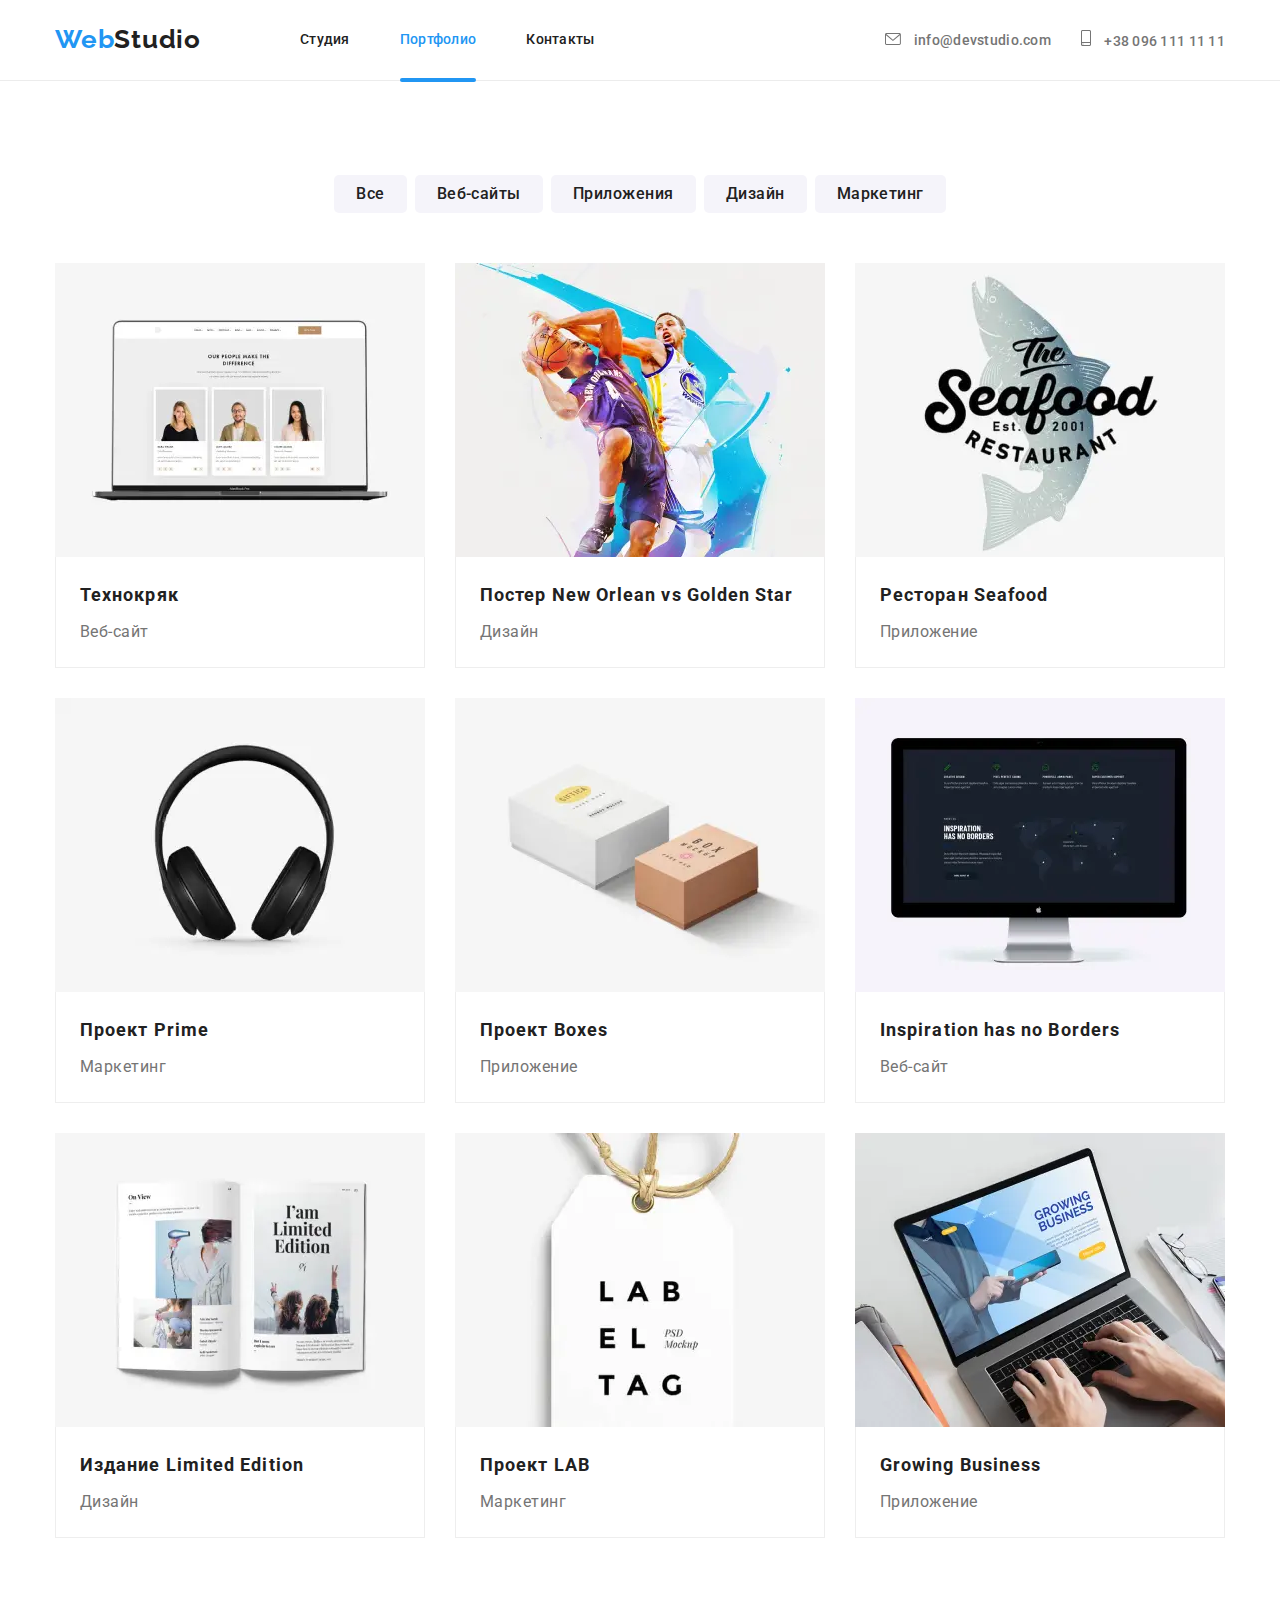
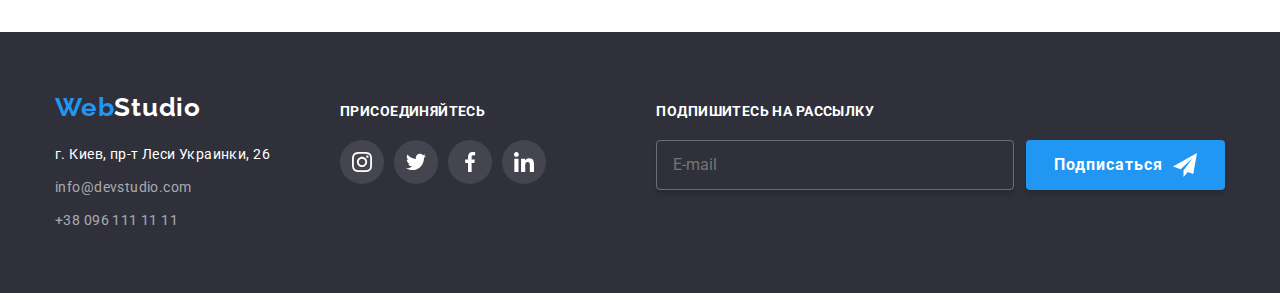
==== commit d85a8319: "Устранение замечаний" ====
--- a/portfolio.html
+++ b/portfolio.html
@@ -89,24 +89,26 @@
             </li>
           </ul>
         </nav>
-        <ul class="address list">
-          <li class="address__item">
-            <a href="tel:+380961111111" class="address__tell link">
-              +38 096 111 11 11</a
-            >
-          </li>
-          <li class="address__item">
-            <a href="mailto:info@devstudio.com" class="address__mail link">
-              info@devstudio.com</a
-            >
-          </li>
-        </ul>
-        <ul class="social">
-          <li><a href="#" class="social__item link">Instagram</a></li>
-          <li><a href="#" class="social__item link">Twitter</a></li>
-          <li><a href="#" class="social__item link">Facebook</a></li>
-          <li><a href="#" class="social__item link">LinkedIn</a></li>
-        </ul>
+        <div class="menu-mobile--bottom">
+          <ul class="address list">
+            <li class="address__item">
+              <a href="tel:+380961111111" class="address__tell link">
+                +38 096 111 11 11</a
+              >
+            </li>
+            <li class="address__item">
+              <a href="mailto:info@devstudio.com" class="address__mail link">
+                info@devstudio.com</a
+              >
+            </li>
+          </ul>
+          <ul class="social">
+            <li><a href="#" class="social__item link">Instagram</a></li>
+            <li><a href="#" class="social__item link">Twitter</a></li>
+            <li><a href="#" class="social__item link">Facebook</a></li>
+            <li><a href="#" class="social__item link">LinkedIn</a></li>
+          </ul>
+        </div>
       </div>
     </div>
     <!--Уникальный контент страницы-->
@@ -186,7 +188,7 @@
                         ./img/examples/work1/work1-mobile.jpg    1x,
                         ./img/examples/work1/work1-mobile@2x.jpg 2x
                       "
-                      media="(min-width: 280x)"
+                      media="(min-width: 280px)"
                     />
                     <img
                       src="./img/examples/work1/work1-mobile.jpg"
@@ -256,7 +258,7 @@
                         ./img/examples/work2/work2-mobile.jpg    1x,
                         ./img/examples/work2/work2-mobile@2x.jpg 2x
                       "
-                      media="(min-width: 280x)"
+                      media="(min-width: 280px)"
                     />
                     <img
                       src="./img/examples/work2/work2-mobile.jpg"
@@ -328,7 +330,7 @@
                         ./img/examples/work3/work3-mobile.jpg    1x,
                         ./img/examples/work3/work3-mobile@2x.jpg 2x
                       "
-                      media="(min-width: 280x)"
+                      media="(min-width: 280px)"
                     />
                     <img
                       src="./img/examples/work3/work3-mobile.jpg"
@@ -398,7 +400,7 @@
                         ./img/examples/work4/work4-mobile.jpg    1x,
                         ./img/examples/work4/work4-mobile@2x.jpg 2x
                       "
-                      media="(min-width: 280x)"
+                      media="(min-width: 280px)"
                     />
                     <img
                       src="./img/examples/work4/work4-mobile.jpg"
@@ -468,7 +470,7 @@
                         ./img/examples/work5/work5-mobile.jpg    1x,
                         ./img/examples/work5/work5-mobile@2x.jpg 2x
                       "
-                      media="(min-width: 280x)"
+                      media="(min-width: 280px)"
                     />
                     <img
                       src="./img/examples/work5/work5-mobile.jpg"
@@ -538,7 +540,7 @@
                         ./img/examples/work6/work6-mobile.jpg    1x,
                         ./img/examples/work6/work6-mobile@2x.jpg 2x
                       "
-                      media="(min-width: 280x)"
+                      media="(min-width: 280px)"
                     />
                     <img
                       src="./img/examples/work6/work6-mobile.jpg"
@@ -608,7 +610,7 @@
                         ./img/examples/work7/work7-mobile.jpg    1x,
                         ./img/examples/work7/work7-mobile@2x.jpg 2x
                       "
-                      media="(min-width: 280x)"
+                      media="(min-width: 280px)"
                     />
                     <img
                       src="./img/examples/work7/work7-mobile.jpg"
@@ -678,7 +680,7 @@
                         ./img/examples/work8/work8-mobile.jpg    1x,
                         ./img/examples/work8/work8-mobile@2x.jpg 2x
                       "
-                      media="(min-width: 280x)"
+                      media="(min-width: 280px)"
                     />
                     <img
                       src="./img/examples/work8/work8-mobile.jpg"
@@ -748,7 +750,7 @@
                         ./img/examples/work9/work9-mobile.jpg    1x,
                         ./img/examples/work9/work9-mobile@2x.jpg 2x
                       "
-                      media="(min-width: 280x)"
+                      media="(min-width: 280px)"
                     />
                     <img
                       src="./img/examples/work9/work9-mobile.jpg"
--- a/css/main.min.css
+++ b/css/main.min.css
@@ -1,10 +1,10 @@
 .visually-hidden{position:absolute !important;clip:rect(1px 1px 1px 1px);clip:rect(1px, 1px, 1px, 1px);padding:0 !important;border:0 !important;height:1px !important;width:1px !important;overflow:hidden}:root{--color-black: #000000;--color-white: #ffffff;--color-title: #212121;--color-text: #757575;--color-blue: #2196f3;--color-f-address: rgba(255, 255, 255, 0.6);--color-back-hf: #2f303a;--color-features: #e5e5e5;--color-bg-filter: #f5f4fa;--main-font: Roboto, -apple-system, BlinkMacSystemFont, avenir next, avenir,
-    segoe ui, helvetica neue, helvetica, Ubuntu, roboto, noto, arial, sans-serif;--card-count-item: 1;--gap-left: 30px;--gap-top: 30px;--slow: 500ms;--fast: 250ms;--cubic: cubic-bezier(0.4, 0, 0.2, 1)}html{box-sizing:border-box}*,*::after,*::before{box-sizing:inherit}h1,h2,h3,p{margin-top:0;margin-bottom:0}ul,ol{margin-top:0;margin-bottom:0;padding-left:0}img{display:block;max-width:100%;height:auto}.list{list-style:none}body{background-color:var(--color-white);color:var(--color-text);font-family:var(--main-font);letter-spacing:0.03em}.container{width:100%;padding-left:15px;padding-right:15px}@media screen and (min-width: 480px){.container{max-width:479.98px;margin:0 auto}}@media screen and (min-width: 768px){.container{max-width:767.98px}}@media screen and (min-width: 1200px){.container{max-width:1199.98px}}.container.menu{max-width:767.98px}.section{padding-bottom:60px;padding-top:60px}@media screen and (min-width: 768px){.section{padding-bottom:94px;padding-top:94px}}.title-section{color:var(--color-title);font-size:36px;line-height:0.85;text-align:center;margin-bottom:50px}.logo{font-size:26px;line-height:1.2;letter-spacing:.03em;font-family:Raleway, -apple-system, BlinkMacSystemFont, avenir next, avenir,- segoe ui, helvetica neue, helvetica, Ubuntu, roboto, noto, arial, sans-serif;font-weight:700;text-decoration:none}.logo--accent{color:var(--color-blue)}.button__hero{display:inherit;padding:10px 32px;border:1px solid;border-color:transparent;border-radius:5px;margin:0 auto;color:var(--color-white);background-color:var(--color-blue);cursor:pointer;font-family:inherit;font-weight:500;font-size:16px;line-height:1.87;text-align:center;letter-spacing:0.06em;text-shadow:0px 4px 4px rgba(0,0,0,0.25);transition:border-color 250ms cubic-bezier(0.4, 0, 0.2, 1)}.button__hero:hover,.button__hero:focus{border:1px solid;border-color:var(--color-black)}.social-list__link{display:flex;justify-content:center;align-items:center;width:44px;height:44px;border-radius:50%}.social-list__icon{width:20px;height:20px}.filter__card{display:flex;flex-wrap:wrap;margin-bottom:50px;height:136px}@media screen and (min-width: 388px){.filter__card{height:91px}}@media screen and (min-width: 768px){.filter__card{justify-content:center;height:38px}}.button__item:not(:last-child){margin-right:8px}.button__name{padding:6px 22px;border-radius:5px;border:none;color:var(--color-title);background-color:var(--color-bg-filter);box-shadow:none;cursor:pointer;font-family:inherit;font-weight:500;font-size:16px;line-height:1.62;text-align:center;transition:color 250ms cubic-bezier(0.4, 0, 0.2, 1),background-color 250ms cubic-bezier(0.4, 0, 0.2, 1),box-shadow 250ms cubic-bezier(0.4, 0, 0.2, 1)}.button__name:active{color:var(--color-white);background-color:var(--color-blue)}.button__name:hover,.button__name:focus{color:var(--color-white);background-color:var(--color-blue);box-shadow:0px 3px 1px rgba(0,0,0,0.1),0px 1px 2px rgba(0,0,0,0.08),0px 2px 2px rgba(0,0,0,0.12)}.backdrop{position:fixed;top:0;left:0;z-index:100;width:100vw;height:100vh;background-color:rgba(0,0,0,0.2);transition:opacity 500ms cubic-bezier(0.4, 0, 0.2, 1),visibility 500ms cubic-bezier(0.4, 0, 0.2, 1)}.modal{position:absolute;width:95vw;max-width:450px;height:97vh;max-height:609px;top:50%;left:50%;padding:40px;overflow:auto;transform:translate(-50%, -50%);background:var(--color-white);box-shadow:0px 1px 3px rgba(0,0,0,0.12),0px 1px 1px rgba(0,0,0,0.14),0px 2px 1px rgba(0,0,0,0.2);border-radius:4px}@media screen and (min-width: 768px){.modal{max-width:528px;max-height:580px}}.is-hidden{opacity:0;visibility:hidden;pointer-events:none}.modal__close-btn{position:absolute;top:8px;right:8px;width:30px;height:30px;border-radius:50%;background-color:var(--color-white);border:1px solid rgba(0,0,0,0.1);cursor:pointer}.modal__btn-icon{position:absolute;top:50%;height:50%;width:18px;height:18px;fill:var(--color-black);transform:translate(-50%, -50%);transition:fill 500ms cubic-bezier(0.4, 0, 0.2, 1)}.modal__close-btn:hover .modal__btn-icon,.modal__close-btn:active .modal__btn-icon,.modal__close-btn:focus .modal__btn-icon{fill:var(--color-blue)}.is-hiden{opacity:0;visibility:hidden;pointer-events:none;z-index:-10}.modal-form{display:flex;flex-direction:column}.modal-form__head{font-size:20px;line-height:1.15;font-weight:700;text-align:center;color:var(--color-title);margin-bottom:12px}.modal-form__field{font-size:12px;line-height:1.16;letter-spacing:0.01em;color:var(--color-text)}.modal-form__input--wrapper{display:block;position:relative;margin-top:4px;margin-bottom:10px}.modal-form__input{font-size:14px;line-height:1.14px;letter-spacing:0.01em;width:100%;height:40px;border:1px solid rgba(33,33,33,0.2);border-radius:4px;padding-left:42px;transition:border-color 250ms cubic-bezier(0.4, 0, 0.2, 1)}.modal-form__input:focus{outline:none;border-color:var(--color-blue)}.modal-form__input::placeholder{font-size:12px;line-height:1.16;letter-spacing:0.01em;color:rgba(117,117,117,0.5)}.modal-form__icon{position:absolute;top:50%;left:12px;transform:translateY(-50%);display:block;width:18px;height:18px;fill:var(--color-title);transition:fill 250ms cubic-bezier(0.4, 0, 0.2, 1)}.modal-form__input:hover+.modal-form__icon{fill:var(--color-blue)}.modal-form__message{font-size:14px;line-height:1.14;letter-spacing:0.01em;width:100%;height:120px;margin-top:6px;margin-bottom:20px;padding:12px 16px;border:1px solid rgba(33,33,33,0.2);border-radius:4px;resize:none;transition:border-color 250ms cubic-bezier(0.4, 0, 0.2, 1)}.modal-form__message::placeholder{font-size:12px;line-height:1.16;letter-spacing:0.01em;color:rgba(117,117,117,0.5)}.modal-form__message:focus{outline:none;border-color:var(--color-blue)}.modal-form__checkbox-desc{font-weight:400;font-size:12px;line-height:1.66;letter-spacing:0.01em;margin-right:auto;margin-bottom:30px;margin-left:auto;color:var(--color-text)}@media screen and (min-width: 1199px){.modal-form__checkbox-desc{font-size:14px;line-height:1.71;letter-spacing:0.01em}}.modal-form__checkbox-link{color:var(--color-blue)}.modal-form__checkbox-desc::before{display:inline-block;vertical-align:middle;content:"";width:16px;height:15px;border:1px solid var(--color-title);border-radius:4px;cursor:pointer;margin-right:10px;background-size:16px 16px;background-repeat:no-repeat;background-position:center}.modal-form__check:checked+.modal-form__checkbox-desc::before{background-image:url(../../img/icon/icon-check.svg);border:none}.modal-form__check:focus+.modal-form__checkbox-desc::before{outline:1px solid var(--color-blue);outline-offset:1px}.modal-form__btn{align-self:center;font-weight:700;font-size:16px;line-height:1.87;letter-spacing:0.06em;padding:10px 56px;color:var(--color-white);background-color:var(--color-blue);box-shadow:0px 4px 4px rgba(0,0,0,0.15);border:none;border-radius:4px;cursor:pointer;transition:background-color 250ms cubic-bezier(0.4, 0, 0.2, 1)}.modal-form__btn:hover,.modal-form__btn:focus{background-color:#188ce8}.subscription-form__input{display:block;height:50px;width:200px;padding:16px;border:1px solid rgba(255,255,255,0.3);border-radius:4px;box-shadow:0px 4px 4px rgba(0,0,0,0.15);color:var(--color-white);background-color:transparent;transition:border-color 250ms cubic-bezier(0.4, 0, 0.2, 1)}.subscription-form__input:focus{outline:none;border-color:var(--color-blue)}.subscription-form__input:focus::placeholder{font-size:16px;line-height:1.25;color:rgba(255,255,255,0.6)}@media screen and (min-width: 320px){.subscription-form__input{width:358px}}.subscription-form__btn{display:flex;align-items:center;font-weight:700;font-size:16px;line-height:1.87;letter-spacing:0.06em;padding:10px 28px;color:var(--color-white);background-color:var(--color-blue);box-shadow:0px 4px 4px rgba(0,0,0,0.15);border:none;border-radius:4px;cursor:pointer;transition:background-color 250ms cubic-bezier(0.4, 0, 0.2, 1)}.subscription-form__btn:hover,.subscription-form__btn:focus{background-color:#188ce8}@media screen and (min-width: 767px){.subscription-form__btn{margin-left:12px}}.subscription-form__icon{width:24px;height:24px;fill:var(--color-white);margin-left:10px}.page-header{border-bottom:1px solid #ececec}.nav-address{position:relative}.logo--in-mobile{display:inline-block;color:var(--color-title);padding-top:16px;padding-bottom:16px;margin-right:99px}@media screen and (max-width: 1199.98px){.logo--in-mobile{margin-right:88px}}@media screen and (max-width: 419.98px){.logo--in-mobile{margin-right:auto}}.button__nav{position:fixed;z-index:100;top:34px;left:91%;padding:0;background-color:transparent;fill:var(--color-black);transform:translate(-50%, -50%);transition:fill 250ms cubic-bezier(0.4, 0, 0.2, 1);border:none}.button__nav:hover,.button__nav:focus{fill:var(--color-blue)}@media screen and (min-width: 420px){.button__nav{left:91%}}@media screen and (min-width: 768px){.button__nav{display:none}}.icon-close{display:none}.button__nav.is-open .icon-close{display:block}.button__nav.is-open .icon-open{display:none;position:relative;top:0;left:0}.button__nav.is-open .page-header{position:relative;top:0;left:0}.button__nav.is-open{position:fixed;top:34px;right:0}.menu-tablet-desktop{display:none}@media screen and (min-width: 768px){.menu-tablet-desktop{display:flex;justify-content:space-between;width:532px}}@media screen and (min-width: 768px){.menu-tablet-desktop{width:930px}}@media screen and (min-width: 768px){.site-nav,.address{display:flex}}@media screen and (min-width: 768px){.address{flex-direction:column;justify-content:space-evenly}}@media screen and (min-width: 1199px){.address{flex-direction:row;justify-content:flex-end;align-items:center}}.nav-address{display:flex;justify-content:flex-start;align-items:center}@media screen and (min-width: 768px){.site-nav .link{display:block;padding-top:32px;padding-bottom:32px;color:var(--color-title);font-weight:500;letter-spacing:0.02em;font-size:14px;line-height:1.14;text-decoration:none}}@media screen and (min-width: 768px){.link.active::after{position:absolute;bottom:-2%;width:100%;content:"";display:block;height:4px;background-color:var(--color-blue);border-radius:2px}}@media screen and (min-width: 768px){.address__mail-tell{font-size:14px;line-height:1.17;letter-spacing:.02em;font-weight:500;color:var(--color-text);transition:color var(--slow) var(--cubic)}}.address .address__mail-tell:hover,.address .address__mail-tell:focus{color:var(--color-blue)}.icon-mail-tell{margin-right:10px;fill:var(--color-text);transition:fill 250ms cubic-bezier(0.4, 0, 0.2, 1)}.address__mail-tell:hover .icon-mail-tell,.address__mail-tell:focus .icon-mail-tell{fill:var(--color-blue)}@media screen and (min-width: 1199px){.address__item:not(:last-child){margin-right:30px}}.site-nav__item:not(:last-child){margin-right:50px}a.link.active{position:relative;color:var(--color-blue)}.menu{display:none;height:100%;position:fixed;z-index:2;top:0;left:50%;transform:translate(-50%, 0);background:var(--color-white);box-shadow:0px 4px 8px rgba(0,0,0,0.04),0px 2px 4px rgba(0,0,0,0.08),0px 1px 3px rgba(0,0,0,0.16)}@media screen and (min-width: 768px){.menu{display:none}}.menu-mobile{padding:40px 28px;list-style:none}@media screen and (min-width: 320px){.menu-mobile{padding:40px 48px}}.menu.is-open{display:block}@media screen and (min-width: 768px){.menu.is-open{display:none}}@media screen and (max-width: 767.98px){.site-nav{margin-bottom:30%}}@media screen and (max-width: 767.98px){.site-nav .link{font-size:40px;line-height:1.17;letter-spacing:.02em;font-weight:500;text-decoration:none}}@media screen and (max-width: 767.98px){.site-nav .link{color:var(--color-title);transition:color var(--fast) var(--cubic)}}.site-nav .link:hover,.site-nav .link:focus{color:var(--color-blue)}.site-nav__item a{display:inline-block}@media screen and (max-width: 767.98px){.site-nav__item:not(:last-child){margin-bottom:32px}}.address__item .link{text-decoration:none;font-weight:500}.address__tell{display:block;font-size:34px;line-height:1.17;letter-spacing:.02em;color:var(--color-blue);margin-bottom:34px}.address__mail{display:block;font-size:24px;line-height:1.16;letter-spacing:.02em;color:var(--color-title);margin-bottom:64px}.social{--gap-left: 8px;--gap-top: 8px;--card-count-item: 4;display:flex;flex-wrap:wrap;margin-left:calc(var(--gap-left) * -1);margin-top:calc(var(--gap-top) * -1);font-size:18px;line-height:1.22;letter-spacing:.02em;list-style:none}.social .social__item{display:block;text-decoration:none;color:var(--color-blue);margin-left:var(--gap-left);margin-top:var(--gap-top);flex-basis:calc(+    segoe ui, helvetica neue, helvetica, Ubuntu, roboto, noto, arial, sans-serif;--card-count-item: 1;--gap-left: 30px;--gap-top: 30px;--slow: 500ms;--fast: 250ms;--cubic: cubic-bezier(0.4, 0, 0.2, 1)}html{box-sizing:border-box}*,*::after,*::before{box-sizing:inherit}h1,h2,h3,p{margin-top:0;margin-bottom:0}ul,ol{margin-top:0;margin-bottom:0;padding-left:0}img{display:block;max-width:100%;height:auto}.list{list-style:none}body{background-color:var(--color-white);color:var(--color-text);font-family:var(--main-font);letter-spacing:0.03em}.container{width:100%;padding-left:15px;padding-right:15px}@media screen and (min-width: 480px){.container{max-width:480px;margin:0 auto}}@media screen and (min-width: 768px){.container{max-width:768px}}@media screen and (min-width: 1200px){.container{max-width:1200px}}.container.menu{max-width:768px}.section{padding-bottom:60px;padding-top:60px}@media screen and (min-width: 1199px){.section{padding-bottom:94px;padding-top:94px}}.title-section{color:var(--color-title);text-align:center;font-size:28px;line-height:1.17;letter-spacing:.03em;margin-bottom:30px}@media screen and (min-width: 1199px){.title-section{font-size:36px;line-height:.85;letter-spacing:.03em;margin-bottom:50px}}.logo{font-size:26px;line-height:1.2;letter-spacing:.03em;font-family:Raleway, -apple-system, BlinkMacSystemFont, avenir next, avenir,+ segoe ui, helvetica neue, helvetica, Ubuntu, roboto, noto, arial, sans-serif;font-weight:700;text-decoration:none}.logo--accent{color:var(--color-blue)}.button__hero{display:inherit;padding:10px 32px;border:1px solid;border-color:transparent;border-radius:5px;margin:0 auto;color:var(--color-white);background-color:var(--color-blue);cursor:pointer;font-size:16px;line-height:1.87;letter-spacing:.06em;font-family:inherit;font-weight:500;text-align:center;text-shadow:0px 4px 4px rgba(0,0,0,0.25);transition:border-color 250ms cubic-bezier(0.4, 0, 0.2, 1)}.button__hero:hover,.button__hero:focus{border:1px solid;border-color:var(--color-black)}.social-list__link{display:flex;justify-content:center;align-items:center;width:44px;height:44px;border-radius:50%}.social-list__icon{width:20px;height:20px}.filter__card{display:flex;flex-wrap:wrap;margin-bottom:50px;height:136px}@media screen and (min-width: 388px){.filter__card{height:91px}}@media screen and (min-width: 768px){.filter__card{justify-content:center;height:38px}}.button__item:not(:last-child){margin-right:8px}.button__name{padding:6px 22px;border-radius:5px;border:none;color:var(--color-title);background-color:var(--color-bg-filter);box-shadow:none;cursor:pointer;font-family:inherit;font-weight:500;font-size:16px;line-height:1.62;letter-spacing:.03em;text-align:center;transition:color 250ms cubic-bezier(0.4, 0, 0.2, 1),background-color 250ms cubic-bezier(0.4, 0, 0.2, 1),box-shadow 250ms cubic-bezier(0.4, 0, 0.2, 1)}.button__name:active{color:var(--color-white);background-color:var(--color-blue)}.button__name:hover,.button__name:focus{color:var(--color-white);background-color:var(--color-blue);box-shadow:0px 3px 1px rgba(0,0,0,0.1),0px 1px 2px rgba(0,0,0,0.08),0px 2px 2px rgba(0,0,0,0.12)}.backdrop{position:fixed;top:0;left:0;z-index:100;width:100vw;height:100vh;background-color:rgba(0,0,0,0.2);transition:opacity 500ms cubic-bezier(0.4, 0, 0.2, 1),visibility 500ms cubic-bezier(0.4, 0, 0.2, 1)}.modal{position:absolute;width:95vw;max-width:450px;height:97vh;max-height:609px;top:50%;left:50%;padding:40px;overflow:auto;transform:translate(-50%, -50%);background:var(--color-white);box-shadow:0px 1px 3px rgba(0,0,0,0.12),0px 1px 1px rgba(0,0,0,0.14),0px 2px 1px rgba(0,0,0,0.2);border-radius:4px}@media screen and (min-width: 768px){.modal{max-width:528px;max-height:580px}}.is-hidden{opacity:0;visibility:hidden;pointer-events:none}.modal__close-btn{position:absolute;top:8px;right:8px;width:30px;height:30px;border-radius:50%;background-color:var(--color-white);border:1px solid rgba(0,0,0,0.1);cursor:pointer}.modal__btn-icon{position:absolute;top:50%;height:50%;width:18px;height:18px;fill:var(--color-black);transform:translate(-50%, -50%);transition:fill 500ms cubic-bezier(0.4, 0, 0.2, 1)}.modal__close-btn:hover .modal__btn-icon,.modal__close-btn:active .modal__btn-icon,.modal__close-btn:focus .modal__btn-icon{fill:var(--color-blue)}.is-hiden{opacity:0;visibility:hidden;pointer-events:none;z-index:-10}.modal-form{display:flex;flex-direction:column}.modal-form__head{font-size:20px;line-height:1.15;letter-spacing:.03em;font-weight:700;text-align:center;color:var(--color-title);margin-bottom:12px}.modal-form__field{font-size:12px;line-height:1.16;letter-spacing:.01em;color:var(--color-text)}.modal-form__input--wrapper{display:block;position:relative;margin-top:4px;margin-bottom:10px}.modal-form__input{font-size:14px;line-height:1.14;letter-spacing:.01em;width:100%;height:40px;border:1px solid rgba(33,33,33,0.2);border-radius:4px;padding-left:42px;transition:border-color 250ms cubic-bezier(0.4, 0, 0.2, 1)}.modal-form__input:focus{outline:none;border-color:var(--color-blue)}.modal-form__input::placeholder{font-size:12px;line-height:1.16;letter-spacing:.01em;color:rgba(117,117,117,0.5)}.modal-form__icon{position:absolute;top:50%;left:12px;transform:translateY(-50%);display:block;width:18px;height:18px;fill:var(--color-title);transition:fill 250ms cubic-bezier(0.4, 0, 0.2, 1)}.modal-form__input:hover+.modal-form__icon{fill:var(--color-blue)}.modal-form__message{font-size:14px;line-height:1.14;letter-spacing:.01em;width:100%;height:120px;margin-top:6px;margin-bottom:20px;padding:12px 16px;border:1px solid rgba(33,33,33,0.2);border-radius:4px;resize:none;transition:border-color 250ms cubic-bezier(0.4, 0, 0.2, 1)}.modal-form__message::placeholder{font-size:12px;line-height:1.16;letter-spacing:.01em;color:rgba(117,117,117,0.5)}.modal-form__message:focus{outline:none;border-color:var(--color-blue)}.modal-form__checkbox-desc{font-weight:400;font-size:12px;line-height:1.66;letter-spacing:.01em;margin-right:auto;margin-bottom:30px;margin-left:auto;color:var(--color-text)}@media screen and (min-width: 1199px){.modal-form__checkbox-desc{font-size:14px;line-height:1.71;letter-spacing:.01em}}.modal-form__checkbox-link{color:var(--color-blue)}.modal-form__checkbox-desc::before{display:inline-block;vertical-align:middle;content:"";width:16px;height:15px;border:1px solid var(--color-title);border-radius:4px;cursor:pointer;margin-right:10px;background-size:16px 16px;background-repeat:no-repeat;background-position:center}.modal-form__check:checked+.modal-form__checkbox-desc::before{background-image:url(../../img/icon/icon-check.svg);border:none}.modal-form__check:focus+.modal-form__checkbox-desc::before{outline:1px solid var(--color-blue);outline-offset:1px}.modal-form__btn{align-self:center;font-weight:700;font-size:16px;line-height:1.87;letter-spacing:.06em;padding:10px 56px;color:var(--color-white);background-color:var(--color-blue);box-shadow:0px 4px 4px rgba(0,0,0,0.15);border:none;border-radius:4px;cursor:pointer;transition:background-color 250ms cubic-bezier(0.4, 0, 0.2, 1)}.modal-form__btn:hover,.modal-form__btn:focus{background-color:#188ce8}.subscription-form__input{display:block;height:50px;width:100%;padding:16px;border:1px solid rgba(255,255,255,0.3);border-radius:4px;box-shadow:0px 4px 4px rgba(0,0,0,0.15);color:var(--color-white);background-color:transparent;transition:border-color 250ms cubic-bezier(0.4, 0, 0.2, 1)}.subscription-form__input:focus{outline:none;border-color:var(--color-blue)}.subscription-form__input:focus::placeholder{font-size:16px;line-height:1.25;color:rgba(255,255,255,0.6)}@media screen and (min-width: 480px){.subscription-form__input{width:450px;margin:0 auto}}@media screen and (min-width: 1199px){.subscription-form__input{width:358px}}.subscription-form__btn{display:flex;align-items:center;font-size:16px;line-height:1.87;letter-spacing:.06em;font-weight:700;padding:10px 28px;color:var(--color-white);background-color:var(--color-blue);box-shadow:0px 4px 4px rgba(0,0,0,0.15);border:none;border-radius:4px;cursor:pointer;transition:background-color 250ms cubic-bezier(0.4, 0, 0.2, 1)}.subscription-form__btn:hover,.subscription-form__btn:focus{background-color:#188ce8}@media screen and (min-width: 767px){.subscription-form__btn{margin-left:12px}}.subscription-form__icon{width:24px;height:24px;fill:var(--color-white);margin-left:10px}.page-header{border-bottom:1px solid #ececec}.nav-address{position:relative}.logo--in-mobile{display:inline-block;color:var(--color-title);padding-top:16px;padding-bottom:16px;margin-right:99px}@media screen and (max-width: 1199.98px){.logo--in-mobile{margin-right:88px}}@media screen and (max-width: 419.98px){.logo--in-mobile{margin-right:auto}}.button__nav{position:fixed;z-index:100;top:34px;left:91%;padding:0;background-color:transparent;fill:var(--color-black);transform:translate(-50%, -50%);transition:fill 250ms cubic-bezier(0.4, 0, 0.2, 1);border:none}.button__nav:hover,.button__nav:focus{fill:var(--color-blue)}@media screen and (min-width: 420px){.button__nav{left:91%}}@media screen and (min-width: 768px){.button__nav{display:none}}.icon-close{display:none}.button__nav.is-open .icon-close{display:block}.button__nav.is-open .icon-open{display:none;position:relative;top:0;left:0}.button__nav.is-open .page-header{position:relative;top:0;left:0}.button__nav.is-open{position:fixed;top:34px;right:0}.menu-tablet-desktop{display:none}@media screen and (min-width: 768px){.menu-tablet-desktop{display:flex;justify-content:space-between;width:532px}}@media screen and (min-width: 768px){.menu-tablet-desktop{width:930px}}@media screen and (min-width: 768px){.site-nav,.address{display:flex}}@media screen and (min-width: 768px){.address{flex-direction:column;justify-content:space-evenly}}@media screen and (min-width: 1199px){.address{flex-direction:row;justify-content:flex-end;align-items:center}}.nav-address{display:flex;justify-content:flex-start;align-items:center}@media screen and (min-width: 768px){.site-nav .link{display:block;padding-top:32px;padding-bottom:32px;color:var(--color-title);font-size:14px;line-height:1.14;letter-spacing:.02em;font-weight:500;text-decoration:none}}@media screen and (min-width: 768px){.link.active::after{position:absolute;bottom:-2%;width:100%;content:"";display:block;height:4px;background-color:var(--color-blue);border-radius:2px}}@media screen and (min-width: 768px){.address__mail-tell{font-size:14px;line-height:1.17;letter-spacing:.02em;font-weight:500;color:var(--color-text);transition:color var(--slow) var(--cubic)}}.address .address__mail-tell:hover,.address .address__mail-tell:focus{color:var(--color-blue)}.icon-mail-tell{margin-right:10px;fill:var(--color-text);transition:fill 250ms cubic-bezier(0.4, 0, 0.2, 1)}.address__mail-tell:hover .icon-mail-tell,.address__mail-tell:focus .icon-mail-tell{fill:var(--color-blue)}@media screen and (min-width: 1199px){.address__item:not(:last-child){margin-right:30px}}.site-nav__item:not(:last-child){margin-right:50px}a.link.active{position:relative;color:var(--color-blue)}.menu{display:none;height:100%;position:fixed;z-index:2;top:0;left:50%;transform:translate(-50%, 0);background:var(--color-white);box-shadow:0px 4px 8px rgba(0,0,0,0.04),0px 2px 4px rgba(0,0,0,0.08),0px 1px 3px rgba(0,0,0,0.16)}@media screen and (min-width: 768px){.menu{display:none}}.menu-mobile{display:flex;flex-direction:column;height:100%;justify-content:space-between;padding:40px 28px;list-style:none}@media screen and (min-width: 320px){.menu-mobile{padding:40px 48px}}.menu.is-open{display:block}@media screen and (min-width: 768px){.menu.is-open{display:none}}@media screen and (max-width: 767.98px){.site-nav .link{font-size:40px;line-height:1.17;letter-spacing:.02em;font-weight:500;text-decoration:none}}@media screen and (max-width: 767.98px){.site-nav .link{color:var(--color-title);transition:color var(--fast) var(--cubic)}}.site-nav .link:hover,.site-nav .link:focus{color:var(--color-blue)}.site-nav__item a{display:inline-block}@media screen and (max-width: 767.98px){.site-nav__item:not(:last-child){margin-bottom:32px}}.address__item .link{text-decoration:none;font-weight:500}.address__tell{display:block;font-size:34px;line-height:1.17;letter-spacing:.02em;color:var(--color-blue);margin-bottom:34px}.address__mail{display:block;font-size:24px;line-height:1.16;letter-spacing:.02em;color:var(--color-title);margin-bottom:64px}.social{--gap-left: 8px;--gap-top: 8px;--card-count-item: 4;display:flex;flex-wrap:wrap;margin-left:calc(var(--gap-left) * -1);margin-top:calc(var(--gap-top) * -1);font-size:18px;line-height:1.22;letter-spacing:.02em;list-style:none}.social .social__item{display:block;text-decoration:none;color:var(--color-blue);margin-left:var(--gap-left);margin-top:var(--gap-top);flex-basis:calc(  (100% - var(--gap-left) * var(--card-count-item)) / var  (--card-count-item))}.social li:not(:last-child){padding-right:10px;border-right:1px solid rgba(33,33,33,0.2)}.hero{background-color:#c4c4c4;background-image:linear-gradient(to top, rgba(47,48,58,0.4), rgba(47,48,58,0.4)),url("../img/hero/header_img_mobile.jpg");background-position:center;background-size:cover;background-repeat:no-repeat}@media (min-device-pixel-ratio: 2) and (max-width: 767.98px), (min-resolution: 192dpi) and (max-width: 767.98px), (min-resolution: 2dppx) and (max-width: 767.98px){.hero{background-image:linear-gradient(to top, rgba(47,48,58,0.4), rgba(47,48,58,0.4)),url("../img/hero/header_img@2x_mobile.jpg")}}@media screen and (min-width: 768px){.hero{background-image:linear-gradient(to top, rgba(47,48,58,0.4), rgba(47,48,58,0.4)),url("../img/hero/header_img_tablet.jpg")}}@media (min-device-pixel-ratio: 2) and (min-width: 768px), (min-resolution: 192dpi) and (min-width: 768px), (min-resolution: 2dppx) and (min-width: 768px){.hero{background-image:linear-gradient(to top, rgba(47,48,58,0.4), rgba(47,48,58,0.4)),url("../img/hero/header_img@2x_tablet.jpg")}}@media screen and (min-width: 1200px){.hero{background-image:linear-gradient(to top, rgba(47,48,58,0.4), rgba(47,48,58,0.4)),url("../img/hero/header_img_desktop.jpg")}}@media (min-device-pixel-ratio: 2) and (min-width: 1200px), (min-resolution: 192dpi) and (min-width: 1200px), (min-resolution: 2dppx) and (min-width: 1200px){.hero{background-image:linear-gradient(to top, rgba(47,48,58,0.4), rgba(47,48,58,0.4)),url("../img/hero/header_img@2x_desktop.jpg")}}.section.hero{padding-bottom:118px;padding-top:118px}@media screen and (min-width: 1200px){.section.hero{padding-bottom:200px;padding-top:200px}}.title__hero{max-width:360px;margin:0 auto 30px;color:var(--color-white);text-transform:uppercase;text-align:center;font-weight:900;font-size:26px;line-height:1.62;letter-spacing:.06em}@media screen and (min-width: 1200px){.title__hero{max-width:640px;font-size:44px;line-height:1.36;letter-spacing:.06em}}.features__card{display:flex;flex-wrap:wrap;justify-content:space-between;margin-left:calc(var(--gap-left) * -1);margin-top:calc(var(--gap-top) * -1)}.features__item{margin-left:var(--gap-left);margin-top:var(--gap-top);flex-basis:calc(- (100% - var(--gap-left) * var(--card-count-item)) / var(--card-count-item))}@media screen and (min-width: 767px){.features__item{--card-count-item: 2}}@media screen and (min-width: 1199px){.features__item{--card-count-item: 4}}.features__icon{display:flex;height:120px;background-color:var(--color-bg-filter);border-radius:4px;margin-bottom:30px;align-items:center;justify-content:center}.features__title{color:var(--color-title);font-size:14px;line-height:1.14;text-transform:uppercase;margin-bottom:10px}@media screen and (min-width: 480px){.features__title{text-align:center}}@media screen and (min-width: 767px){.features__title{text-align:left}}.features__discription{font-size:14px;line-height:1.71;text-align:left}.ocupation{padding-top:0}@media screen and (max-width: 1199px){.ocupation{display:none}}.ocupation__card{display:flex;flex-wrap:wrap;margin-left:-30px;margin-top:-30px}.ocupation__item{display:flex;position:relative;margin-left:30px;margin-top:30px;flex-basis:calc((100% - 90px) / 3)}.ocupation__meta{position:absolute;width:100%;padding:27px;margin-bottom:0;bottom:0;text-transform:uppercase;background-color:rgba(47,48,58,0.8);text-align:center;color:var(--color-white);font-size:14px;line-height:1.14px}.teams{background-color:var(--color-bg-filter)}.teams__card{display:flex;flex-wrap:wrap;margin-left:calc(var(--gap-left) * -1);margin-top:calc(var(--gap-top) * -1)}.teams__item{background:var(--color-white);box-shadow:0px 1px 3px rgba(0,0,0,0.12),0px 1px 1px rgba(0,0,0,0.14),0px 2px 1px rgba(0,0,0,0.2);border-radius:0px 0px 4px 4px;margin-left:var(--gap-left);margin-top:var(--gap-top);flex-basis:calc(- (100% - var(--gap-left) * var(--card-count-item)) / var(--card-count-item))}@media screen and (min-width: 767px){.teams__item{--card-count-item: 2}}@media screen and (min-width: 1199px){.teams__item{--card-count-item: 4}}.teams__item--padding{padding:30px 0;text-align:center}.teams__name{color:var(--color-title);font-weight:500;font-size:16px;line-height:1.18;text-align:center;margin-bottom:10px}.teams__discription{font-size:16px;line-height:1.18;text-align:center;margin-bottom:16px}.social-list{display:flex;justify-content:space-between;width:204px;height:44px;margin:0 auto}.teams__link--color{background-color:var(--color-white);transition:background-color 250ms cubic-bezier(0.4, 0, 0.2, 1)}.teams__link--color:hover,.teams__link--color:focus{background-color:var(--color-blue)}.teams__icon--color{fill:#afb1b8;transition:fill 250ms cubic-bezier(0.4, 0, 0.2, 1)}.social-list__link:hover .teams__icon--color,.social-list__link:focus .teams__icon--color{fill:var(--color-white)}.examples__meta{padding:20px 24px;border-right:1px solid #eeeeee;border-left:1px solid #eeeeee;border-bottom:1px solid #eeeeee}.examples__link{text-decoration:none}.examples__link:hover .overlay,.examples__link:focus .overlay{transform:translateY(0%);z-index:100}.examples__name{margin-bottom:4px;color:var(--color-title);font-size:18px;line-height:2;letter-spacing:0.06em}.examples__discription{color:var(--color-text);font-size:16px;line-height:1.87}.examples__card{display:flex;flex-wrap:wrap;margin-left:calc(var(--gap-left) * -1);margin-top:calc(var(--gap-top) * -1)}.examples__item{margin-left:var(--gap-left);margin-top:var(--gap-top);box-shadow:none;flex-basis:calc(- (100% - var(--gap-left) * var(--card-count-item)) / var(--card-count-item));transition:box-shadow 250ms cubic-bezier(0.4, 0, 0.2, 1)}@media screen and (min-width: 767px){.examples__item{--card-count-item: 2}}@media screen and (min-width: 1199px){.examples__item{--card-count-item: 3}}.examples__item:hover{box-shadow:0px 1px 1px rgba(0,0,0,0.12),0px 4px 4px rgba(0,0,0,0.06),1px 4px 6px rgba(0,0,0,0.16)}.examples__item--wrapper{position:relative;overflow:hidden}.overlay{position:absolute;z-index:-11;top:0;left:0;font-size:18px;line-height:1.56;color:var(--color-white);width:100%;height:100%;padding:63px 24px;background:rgba(33,150,243,0.9);transform:translateY(100%);transition:all 250ms cubic-bezier(0.4, 0, 0.2, 1)}.clients-card{display:flex;flex-wrap:wrap;justify-content:space-between;margin-left:calc(var(--gap-left) * -1);margin-top:calc(var(--gap-top) * -1)}.clients__item{margin-left:var(--gap-left);margin-top:var(--gap-top);flex-basis:calc(- (100% - var(--gap-left) * var(--card-count-item)) / var(--card-count-item))}@media screen and (max-width: 479.98px){.clients__item{justify-content:space-around}}@media screen and (min-width: 480px){.clients__item{--card-count-item: 2}}@media screen and (min-width: 767px){.clients__item{--card-count-item: 3}}@media screen and (min-width: 1199px){.clients__item{--card-count-item: 6}}.clients__link{display:flex;justify-content:center;align-items:center;margin:0 auto;max-width:210px;height:92px;border:1px solid;border-color:#afb1b8;border-radius:5px;transition:border-color 500ms cubic-bezier(0.4, 0, 0.2, 1)}.clients__link:hover,.clients__link:focus{border-color:var(--color-blue)}@media screen and (min-width: 767px){.clients__link{width:226px}}@media screen and (min-width: 1199px){.clients__link{width:170px}}.clients__icon{fill:#afb1b8;transition:border-color 500ms cubic-bezier(0.4, 0, 0.2, 1),fill 500ms cubic-bezier(0.4, 0, 0.2, 1)}.clients__link:hover .clients__icon,.clients__link:focus .clients__icon{fill:var(--color-blue);border-color:var(--color-blue)}.footer{background-color:var(--color-back-hf);padding-top:60px;padding-bottom:60px}.footer .logo{display:block;margin-bottom:20px;color:var(--color-white)}.footer__address{font-style:normal;font-size:14px;line-height:1.71}.footer__address:hover,.footer__address:focus{color:var(--color-blue)}.footer__address p{color:var(--color-white)}.footer__address a{display:block;margin-top:9px;color:var(--color-f-address);text-decoration:none;transition:color 250ms cubic-bezier(0.4, 0, 0.2, 1)}.footer__address a:hover,.footer__address a:focus{color:var(--color-blue)}.footer--collect{display:flex}@media screen and (max-width: 767.98px){.footer--collect{flex-direction:column;align-items:center}}@media screen and (min-width: 767px){.footer--collect{flex-wrap:wrap;justify-content:space-around}}.logo-address--position{text-align:center;margin-bottom:60px}@media screen and (min-width: 1199px){.logo-address--position{margin-right:70px;text-align:left}}.footer-social{margin-bottom:60px}.footer-social--action{padding-top:12px;margin-bottom:20px;text-align:center;font-size:14px;line-height:1.14;text-transform:uppercase;color:var(--color-white)}@media screen and (min-width: 1199px){.footer-social--action{text-align:left}}.footer-social .social-list__item:not(:last-child){margin-right:10px}.footer__link--color{background-color:rgba(255,255,255,0.1);transition:background-color 250ms cubic-bezier(0.4, 0, 0.2, 1)}.footer__link--color:hover,.footer__link--color:focus{background-color:var(--color-blue)}.footer__icon--color{fill:var(--color-white)}.subscription-form{display:flex}@media screen and (max-width: 1199.98px){.subscription-form{flex-direction:column;align-items:center}}@media screen and (min-width: 1199px){.footer-subscription{margin-left:auto}}.subscription-form__field{display:block}@media screen and (max-width: 1199.98px){.subscription-form__field{margin-bottom:20px}}@media screen and (min-width: 1199px){.subscription-form__field{margin-left:20px}}
+ (100% - var(--gap-left) * var(--card-count-item)) / var(--card-count-item))}@media screen and (min-width: 767px){.features__item{--card-count-item: 2}}@media screen and (min-width: 1199px){.features__item{--card-count-item: 4}}.features__icon{display:flex;height:120px;background-color:var(--color-bg-filter);border-radius:4px;margin-bottom:30px;align-items:center;justify-content:center}.features__title{color:var(--color-title);font-size:14px;line-height:1.14;letter-spacing:.03em;text-transform:uppercase;margin-bottom:10px}@media screen and (min-width: 480px){.features__title{text-align:center}}@media screen and (min-width: 767px){.features__title{text-align:left}}.features__discription{font-size:14px;line-height:1.71;letter-spacing:.03em;text-align:left}.ocupation{padding-top:0}@media screen and (max-width: 1199.98px){.ocupation{display:none}}.ocupation__card{display:flex;flex-wrap:wrap;margin-left:-30px;margin-top:-30px}.ocupation__item{display:flex;position:relative;margin-left:30px;margin-top:30px;flex-basis:calc((100% - 90px) / 3)}.ocupation__meta{position:absolute;width:100%;padding:27px;margin-bottom:0;bottom:0;text-transform:uppercase;background-color:rgba(47,48,58,0.8);text-align:center;color:var(--color-white);font-size:14px;line-height:1.14;letter-spacing:.03em}.teams{background-color:var(--color-bg-filter)}.teams__card{display:flex;flex-wrap:wrap;margin-left:calc(var(--gap-left) * -1);margin-top:calc(var(--gap-top) * -1)}.teams__item{background:var(--color-white);box-shadow:0px 1px 3px rgba(0,0,0,0.12),0px 1px 1px rgba(0,0,0,0.14),0px 2px 1px rgba(0,0,0,0.2);border-radius:0px 0px 4px 4px;margin-left:var(--gap-left);margin-top:var(--gap-top);flex-basis:calc(+ (100% - var(--gap-left) * var(--card-count-item)) / var(--card-count-item))}@media screen and (min-width: 767px){.teams__item{--card-count-item: 2}}@media screen and (min-width: 1199px){.teams__item{--card-count-item: 4}}.teams__item--padding{padding:30px 0;text-align:center}.teams__name{color:var(--color-title);font-size:16px;line-height:1.18;letter-spacing:.03em;font-weight:500;text-align:center;margin-bottom:10px}.teams__discription{font-size:16px;line-height:1.18;letter-spacing:.03em;text-align:center;margin-bottom:16px}.social-list{display:flex;justify-content:space-between;width:204px;height:44px;margin:0 auto}.teams__link--color{background-color:var(--color-white);transition:background-color 250ms cubic-bezier(0.4, 0, 0.2, 1)}.teams__link--color:hover,.teams__link--color:focus{background-color:var(--color-blue)}.teams__icon--color{fill:#afb1b8;transition:fill 250ms cubic-bezier(0.4, 0, 0.2, 1)}.social-list__link:hover .teams__icon--color,.social-list__link:focus .teams__icon--color{fill:var(--color-white)}.examples__meta{padding:20px 24px;border-right:1px solid #eeeeee;border-left:1px solid #eeeeee;border-bottom:1px solid #eeeeee}.examples__link{text-decoration:none}.examples__link:hover .overlay,.examples__link:focus .overlay{transform:translateY(0%);z-index:100}.examples__name{margin-bottom:4px;color:var(--color-title);font-size:18px;line-height:2;letter-spacing:.06em}.examples__discription{color:var(--color-text);font-size:16px;line-height:1.87;letter-spacing:.03em}.examples__card{display:flex;flex-wrap:wrap;margin-left:calc(var(--gap-left) * -1);margin-top:calc(var(--gap-top) * -1)}.examples__item{margin-left:var(--gap-left);margin-top:var(--gap-top);box-shadow:none;flex-basis:calc(+ (100% - var(--gap-left) * var(--card-count-item)) / var(--card-count-item));transition:box-shadow 250ms cubic-bezier(0.4, 0, 0.2, 1)}@media screen and (min-width: 767px){.examples__item{--card-count-item: 2}}@media screen and (min-width: 1199px){.examples__item{--card-count-item: 3}}.examples__item:hover{box-shadow:0px 1px 1px rgba(0,0,0,0.12),0px 4px 4px rgba(0,0,0,0.06),1px 4px 6px rgba(0,0,0,0.16)}.examples__item--wrapper{position:relative;overflow:hidden}.overlay{position:absolute;z-index:-11;top:0;left:0;font-size:18px;line-height:1.56;letter-spacing:.03em;color:var(--color-white);width:100%;height:100%;padding:63px 24px;background:rgba(33,150,243,0.9);transform:translateY(100%);transition:all 250ms cubic-bezier(0.4, 0, 0.2, 1)}.clients-card{display:flex;flex-wrap:wrap;justify-content:space-between;margin-left:calc(var(--gap-left) * -1);margin-top:calc(var(--gap-top) * -1)}.clients__item{margin-left:var(--gap-left);margin-top:var(--gap-top);flex-basis:calc(+ (100% - var(--gap-left) * var(--card-count-item)) / var(--card-count-item))}@media screen and (max-width: 479.98px){.clients__item{justify-content:space-around}}@media screen and (min-width: 480px){.clients__item{--card-count-item: 2}}@media screen and (min-width: 767px){.clients__item{--card-count-item: 3}}@media screen and (min-width: 1199px){.clients__item{--card-count-item: 6}}.clients__link{display:flex;justify-content:center;align-items:center;margin:0 auto;width:210px;height:92px;border:1px solid;border-color:#afb1b8;border-radius:5px;transition:border-color 500ms cubic-bezier(0.4, 0, 0.2, 1)}.clients__link:hover,.clients__link:focus{border-color:var(--color-blue)}@media screen and (min-width: 767px){.clients__link{width:226px}}@media screen and (min-width: 1199px){.clients__link{width:170px}}.clients__icon{fill:#afb1b8;transition:border-color 500ms cubic-bezier(0.4, 0, 0.2, 1),fill 500ms cubic-bezier(0.4, 0, 0.2, 1)}.clients__link:hover .clients__icon,.clients__link:focus .clients__icon{fill:var(--color-blue);border-color:var(--color-blue)}.footer{background-color:var(--color-back-hf);padding-top:60px;padding-bottom:60px}.footer .logo{display:block;margin-bottom:20px;color:var(--color-white)}.footer__address{font-style:normal;font-size:14px;line-height:1.71;letter-spacing:.03em}.footer__address:hover,.footer__address:focus{color:var(--color-blue)}.footer__address p{color:var(--color-white)}.footer__address a{display:block;margin-top:9px;color:var(--color-f-address);text-decoration:none;transition:color 250ms cubic-bezier(0.4, 0, 0.2, 1)}.footer__address a:hover,.footer__address a:focus{color:var(--color-blue)}.footer--collect{display:flex}@media screen and (max-width: 767.98px){.footer--collect{flex-direction:column;align-items:center}}@media screen and (min-width: 767px){.footer--collect{flex-wrap:wrap;justify-content:space-around}}.logo-address--position{text-align:center}@media screen and (max-width: 1199px){.logo-address--position{margin-bottom:60px}}@media screen and (min-width: 1199px){.logo-address--position{margin-right:70px;text-align:left}}@media screen and (max-width: 1199px){.footer-social{margin-bottom:60px}}.footer-social--action{padding-top:12px;margin-bottom:20px;text-align:center;font-size:14px;line-height:1.14;letter-spacing:.03em;font-weight:700;text-transform:uppercase;color:var(--color-white)}@media screen and (min-width: 1199px){.footer-social--action{text-align:left}}.footer-social .social-list__item:not(:last-child){margin-right:10px}.footer__link--color{background-color:rgba(255,255,255,0.1);transition:background-color 250ms cubic-bezier(0.4, 0, 0.2, 1)}.footer__link--color:hover,.footer__link--color:focus{background-color:var(--color-blue)}.footer__icon--color{fill:var(--color-white)}.subscription-form{display:flex;width:100%}@media screen and (max-width: 1199.98px){.subscription-form{flex-direction:column;align-items:center}}@media screen and (max-width: 1199px){.footer-subscription{width:100%}}@media screen and (min-width: 1199px){.footer-subscription{margin-left:auto}}.subscription-form__field{display:block}@media screen and (max-width: 1199.98px){.subscription-form__field{margin-bottom:20px;width:100%}}
 /*# sourceMappingURL=main.min.css.map */